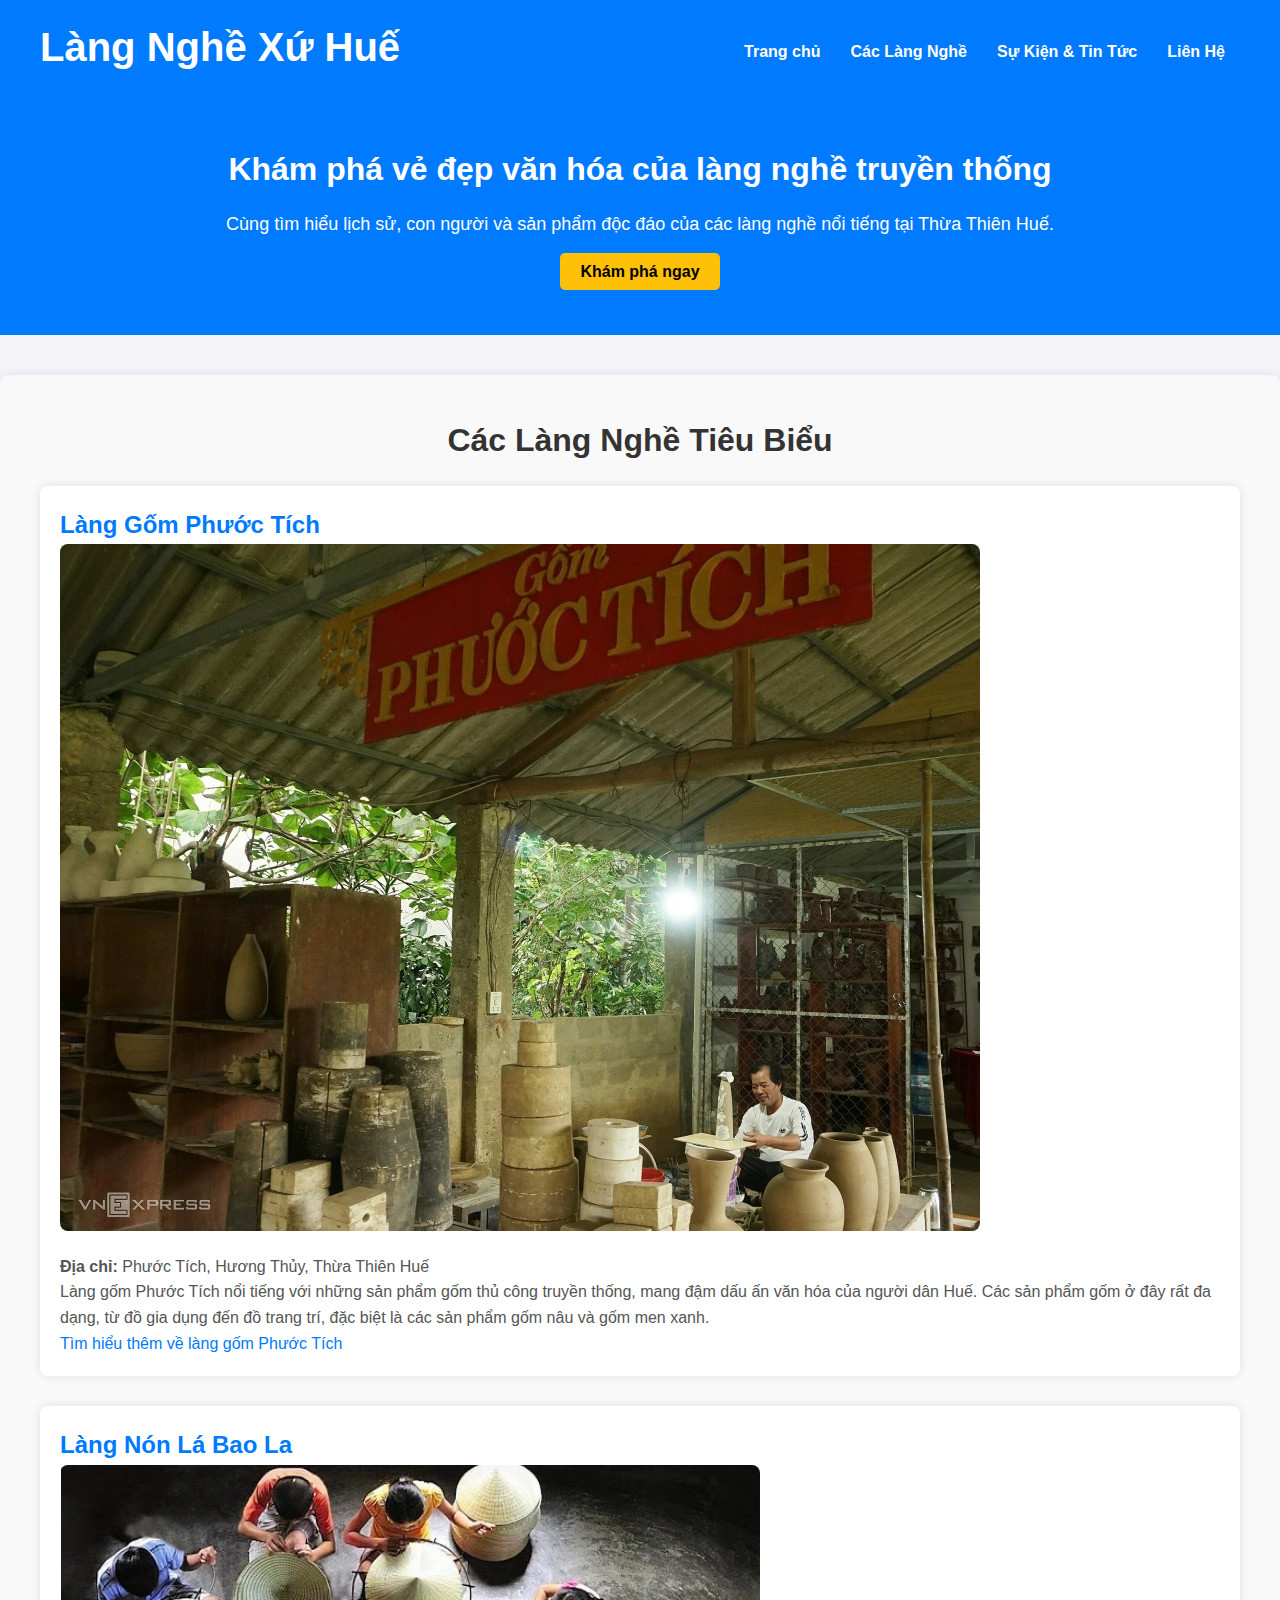
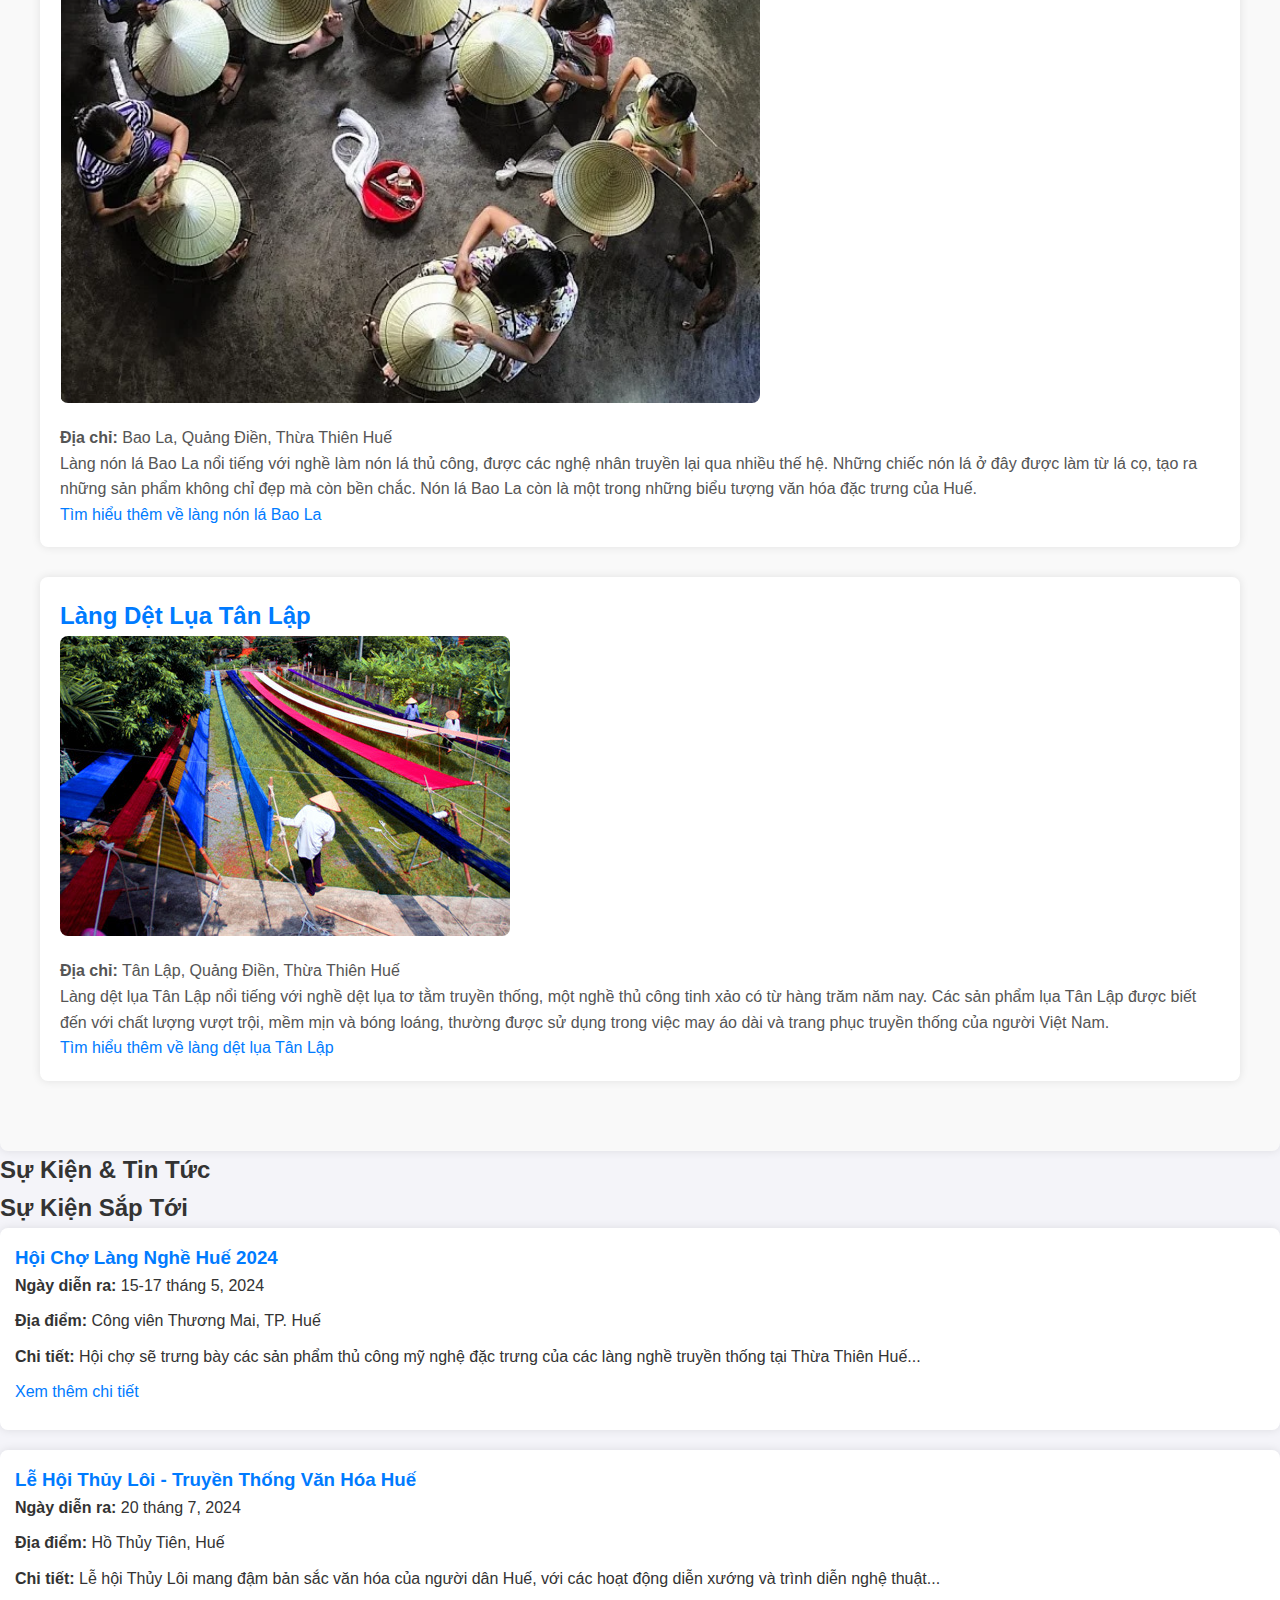
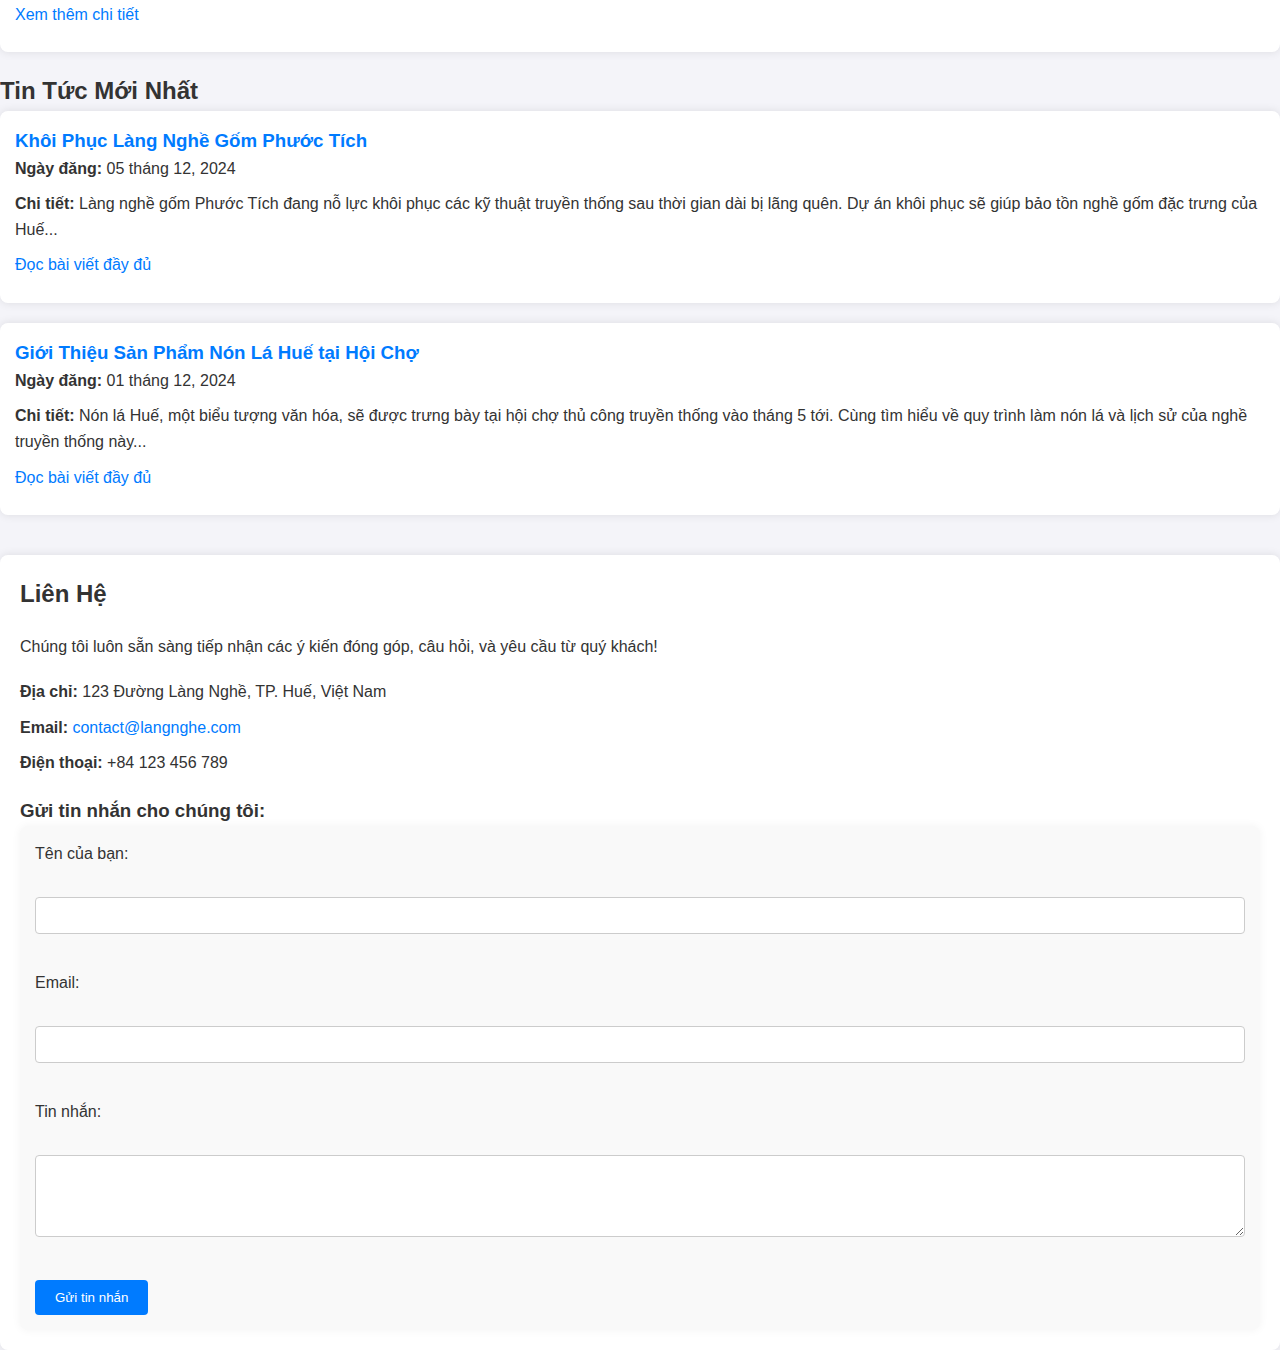
==== index.html @ 73c9ab3e "Update index.html" ====
<!DOCTYPE html>
<html lang="vi">
<head>
    <meta charset="UTF-8">
    <meta name="viewport" content="width=device-width, initial-scale=1.0">
    <title>Làng Nghề Xứ Huế</title>
    <link rel="stylesheet" href="style.css">
</head>
<body>
    <header>
        <div class="container">
            <h1>Làng Nghề Xứ Huế</h1>
            <nav>
                <ul>
                    <li><a href="#home">Trang chủ</a></li>
                    <li><a href="#highlighted-villages">Các Làng Nghề</a></li>
                    <li><a href="#events and news">Sự Kiện & Tin Tức</a></li>
                    <li><a href="#contact">Liên Hệ</a></li>
                </ul>
            </nav>
        </div>
    </header>

    <section id="home" class="hero">
        <h2>Khám phá vẻ đẹp văn hóa của làng nghề truyền thống</h2>
        <p>Cùng tìm hiểu lịch sử, con người và sản phẩm độc đáo của các làng nghề nổi tiếng tại Thừa Thiên Huế.</p>
        <a href="#villages" class="btn">Khám phá ngay</a>
    </section>

    <!-- Mục Làng Nghề Tiêu Biểu -->
<section id="highlighted-villages">
    <h2>Các Làng Nghề Tiêu Biểu </h2>

    <!-- Làng Nghề 1 -->
    <article class="village">
        <h3>Làng Gốm Phước Tích</h3>
        <img src="gom-phuoc-tich.JPG" alt="Làng Gốm Phước Tích" class="village-img">
        <p><strong>Địa chỉ:</strong> Phước Tích, Hương Thủy, Thừa Thiên Huế</p>
        <p>Làng gốm Phước Tích nổi tiếng với những sản phẩm gốm thủ công truyền thống, mang đậm dấu ấn văn hóa của người dân Huế. Các sản phẩm gốm ở đây rất đa dạng, từ đồ gia dụng đến đồ trang trí, đặc biệt là các sản phẩm gốm nâu và gốm men xanh.</p>
        <p><a href="#">Tìm hiểu thêm về làng gốm Phước Tích</a></p>
    </article>

    <!-- Làng Nghề 2 -->
    <article class="village">
        <h3>Làng Nón Lá Bao La</h3>
        <img src="non-la-bao-la.PNG" alt="Làng Nón Lá Bao La" class="village-img">
        <p><strong>Địa chỉ:</strong> Bao La, Quảng Điền, Thừa Thiên Huế</p>
        <p>Làng nón lá Bao La nổi tiếng với nghề làm nón lá thủ công, được các nghệ nhân truyền lại qua nhiều thế hệ. Những chiếc nón lá ở đây được làm từ lá cọ, tạo ra những sản phẩm không chỉ đẹp mà còn bền chắc. Nón lá Bao La còn là một trong những biểu tượng văn hóa đặc trưng của Huế.</p>
        <p><a href="#">Tìm hiểu thêm về làng nón lá Bao La</a></p>
    </article>

    <!-- Làng Nghề 3 -->
    <article class="village">
        <h3>Làng Dệt Lụa Tân Lập</h3>
        <img src="lua-tan-lap.JPG" alt="Làng Dệt Lụa Tân Lập" class="village-img">
        <p><strong>Địa chỉ:</strong> Tân Lập, Quảng Điền, Thừa Thiên Huế</p>
        <p>Làng dệt lụa Tân Lập nổi tiếng với nghề dệt lụa tơ tằm truyền thống, một nghề thủ công tinh xảo có từ hàng trăm năm nay. Các sản phẩm lụa Tân Lập được biết đến với chất lượng vượt trội, mềm mịn và bóng loáng, thường được sử dụng trong việc may áo dài và trang phục truyền thống của người Việt Nam.</p>
        <p><a href="#">Tìm hiểu thêm về làng dệt lụa Tân Lập</a></p>
    </article>
</section>

        
    <!-- Mục Sự Kiện Và Tin Tức -->
        <section id="events and news">
        <h2>Sự Kiện & Tin Tức</h2>
        
        <!-- Mục Sự Kiện -->
        <section id="events">
            <h2>Sự Kiện Sắp Tới</h2>
            <article class="event">
                <h3>Hội Chợ Làng Nghề Huế 2024</h3>
                <p><strong>Ngày diễn ra:</strong> 15-17 tháng 5, 2024</p>
                <p><strong>Địa điểm:</strong> Công viên Thương Mai, TP. Huế</p>
                <p><strong>Chi tiết:</strong> Hội chợ sẽ trưng bày các sản phẩm thủ công mỹ nghệ đặc trưng của các làng nghề truyền thống tại Thừa Thiên Huế...</p>
                <p><a href="#">Xem thêm chi tiết</a></p>
            </article>

            <article class="event">
                <h3>Lễ Hội Thủy Lôi - Truyền Thống Văn Hóa Huế</h3>
                <p><strong>Ngày diễn ra:</strong> 20 tháng 7, 2024</p>
                <p><strong>Địa điểm:</strong> Hồ Thủy Tiên, Huế</p>
                <p><strong>Chi tiết:</strong> Lễ hội Thủy Lôi mang đậm bản sắc văn hóa của người dân Huế, với các hoạt động diễn xướng và trình diễn nghệ thuật...</p>
                <p><a href="#">Xem thêm chi tiết</a></p>
            </article>
        </section>

        <!-- Mục Tin Tức -->
        <section id="news">
            <h2>Tin Tức Mới Nhất</h2>
            <article class="news-item">
                <h3>Khôi Phục Làng Nghề Gốm Phước Tích</h3>
                <p><strong>Ngày đăng:</strong> 05 tháng 12, 2024</p>
                <p><strong>Chi tiết:</strong> Làng nghề gốm Phước Tích đang nỗ lực khôi phục các kỹ thuật truyền thống sau thời gian dài bị lãng quên. Dự án khôi phục sẽ giúp bảo tồn nghề gốm đặc trưng của Huế...</p>
                <p><a href="#">Đọc bài viết đầy đủ</a></p>
            </article>

            <article class="news-item">
                <h3>Giới Thiệu Sản Phẩm Nón Lá Huế tại Hội Chợ</h3>
                <p><strong>Ngày đăng:</strong> 01 tháng 12, 2024</p>
                <p><strong>Chi tiết:</strong> Nón lá Huế, một biểu tượng văn hóa, sẽ được trưng bày tại hội chợ thủ công truyền thống vào tháng 5 tới. Cùng tìm hiểu về quy trình làm nón lá và lịch sử của nghề truyền thống này...</p>
                <p><a href="#">Đọc bài viết đầy đủ</a></p>
            </article>
        </section>
    </main>

    <!-- Mục Liên Hệ -->
<section id="contact">
    <h2>Liên Hệ</h2>
    <p>Chúng tôi luôn sẵn sàng tiếp nhận các ý kiến đóng góp, câu hỏi, và yêu cầu từ quý khách!</p>
    
    <!-- Thông tin liên hệ -->
    <ul>
        <li><strong>Địa chỉ:</strong> 123 Đường Làng Nghề, TP. Huế, Việt Nam</li>
        <li><strong>Email:</strong> <a href="mailto:contact@langnghe.com">contact@langnghe.com</a></li>
        <li><strong>Điện thoại:</strong> +84 123 456 789</li>
    </ul>
    
    <!-- Form liên hệ (có thể thay thế với email gửi trực tiếp nếu bạn không muốn sử dụng server) -->
    <h3>Gửi tin nhắn cho chúng tôi:</h3>
    <form action="mailto:contact@langnghe.com" method="post" enctype="text/plain">
        <label for="name">Tên của bạn:</label><br>
        <input type="text" id="name" name="name" required><br><br>
        
        <label for="email">Email:</label><br>
        <input type="email" id="email" name="email" required><br><br>
        
        <label for="message">Tin nhắn:</label><br>
        <textarea id="message" name="message" rows="4" required></textarea><br><br>
        
        <input type="submit" value="Gửi tin nhắn">
    </form>
</section>
---- style.css ----
/* Reset mặc định */
body, h1, h2, h3, p, ul, li {
    margin: 0;
    padding: 0;
    list-style: none;
}

body {
    font-family: Arial, sans-serif;
    line-height: 1.6;
    background-color: #f8f9fa;
    color: #333;
}

/* Header */
header {
    background: #0056b3;
    color: #fff;
    padding: 20px 0;
}

header .container {
    display: flex;
    justify-content: space-between;
    align-items: center;
    max-width: 1200px;
    margin: 0 auto;
}

header h1 {
    font-size: 24px;
}

header nav ul {
    display: flex;
}

header nav ul li {
    margin: 0 15px;
}

header nav ul li a {
    color: #fff;
    text-decoration: none;
    font-weight: bold;
}

/* Hero section */
.hero {
    text-align: center;
    padding: 50px 20px;
    background: #007bff;
    color: #fff;
}

.hero h2 {
    font-size: 32px;
    margin-bottom: 15px;
}

.hero p {
    font-size: 18px;
    margin-bottom: 20px;
}

.hero .btn {
    padding: 10px 20px;
    background: #ffc107;
    color: #000;
    text-decoration: none;
    font-weight: bold;
    border-radius: 5px;
}

/* Mục Làng Nghề Tiêu Biểu */
#highlighted-villages {
    background-color: #f9f9f9;
    padding: 40px;
    margin-top: 40px;
    border-radius: 8px;
    box-shadow: 0 0 10px rgba(0, 0, 0, 0.1);
}

#highlighted-villages h2 {
    text-align: center;
    font-size: 2em;
    color: #333;
    margin-bottom: 20px;
}

.village {
    background-color: #fff;
    padding: 20px;
    margin-bottom: 30px;
    border-radius: 8px;
    box-shadow: 0 0 10px rgba(0, 0, 0, 0.1);
}

.village h3 {
    font-size: 1.5em;
    color: #007bff;
}

.village p {
    font-size: 16px;
    line-height: 1.6;
    color: #555;
}

.village a {
    color: #007bff;
    text-decoration: none;
}

.village a:hover {
    text-decoration: underline;
}

.village-img {
    max-width: 100%;
    height: auto;
    margin-bottom: 15px;
    border-radius: 8px;
}


/* Footer */
footer {
    background: #333;
    color: #fff;
    text-align: center;
    padding: 10px 0;
}
/* Reset các kiểu mặc định */
* {
    margin: 0;
    padding: 0;
    box-sizing: border-box;
}

/* Cấu trúc trang */
body {
    font-family: Arial, sans-serif;
    line-height: 1.6;
    margin: 0;
    padding: 0;
    background-color: #f4f4f9;
}

header {
    background-color: #007bff;
    color: white;
    padding: 15px 0;
    text-align: center;
}

header h1 {
    font-size: 2.5em;
}

nav ul {
    list-style: none;
    margin-top: 10px;
}

nav ul li {
    display: inline;
    margin-right: 20px;
}

nav ul li a {
    color: white;
    text-decoration: none;
    font-weight: bold;
}

nav ul li a:hover {
    text-decoration: underline;
}

/* Mục Sự Kiện và Tin Tức */


.event, .news-item {
    background-color: white;
    padding: 15px;
    margin-bottom: 20px;
    border-radius: 8px;
    box-shadow: 0 0 10px rgba(0, 0, 0, 0.1);
}

.event h3, .news-item h3 {
    color: #007bff;
}

.event p, .news-item p {
    font-size: 16px;
    margin-bottom: 10px;
}

.event a, .news-item a {
    color: #007bff;
    text-decoration: none;
}

.event a:hover, .news-item a:hover {
    text-decoration: underline;
}

footer {
    background-color: #007bff;
    color: white;
    text-align: center;
    padding: 10px 0;
    position: fixed;
    width: 100%;
    bottom: 0;
}
/* Mục Liên Hệ */
#contact {
    background-color: #fff;
    padding: 20px;
    margin-top: 40px;
    border-radius: 8px;
    box-shadow: 0 0 10px rgba(0, 0, 0, 0.1);
}

#contact h2 {
    color: #333;
    margin-bottom: 20px;
}

#contact p {
    font-size: 16px;
    margin-bottom: 20px;
}

#contact ul {
    list-style: none;
    margin-bottom: 20px;
}

#contact ul li {
    font-size: 16px;
    margin-bottom: 10px;
}

#contact a {
    color: #007bff;
    text-decoration: none;
}

#contact a:hover {
    text-decoration: underline;
}

form {
    background-color: #f9f9f9;
    padding: 15px;
    border-radius: 8px;
    box-shadow: 0 0 10px rgba(0, 0, 0, 0.05);
}

form label {
    font-size: 16px;
    margin-bottom: 5px;
    display: block;
}

form input[type="text"],
form input[type="email"],
form textarea {
    width: 100%;
    padding: 10px;
    margin-bottom: 10px;
    border: 1px solid #ccc;
    border-radius: 4px;
}

form input[type="submit"] {
    background-color: #007bff;
    color: white;
    padding: 10px 20px;
    border: none;
    border-radius: 4px;
    cursor: pointer;
}

form input[type="submit"]:hover {
    background-color: #0056b3;
}
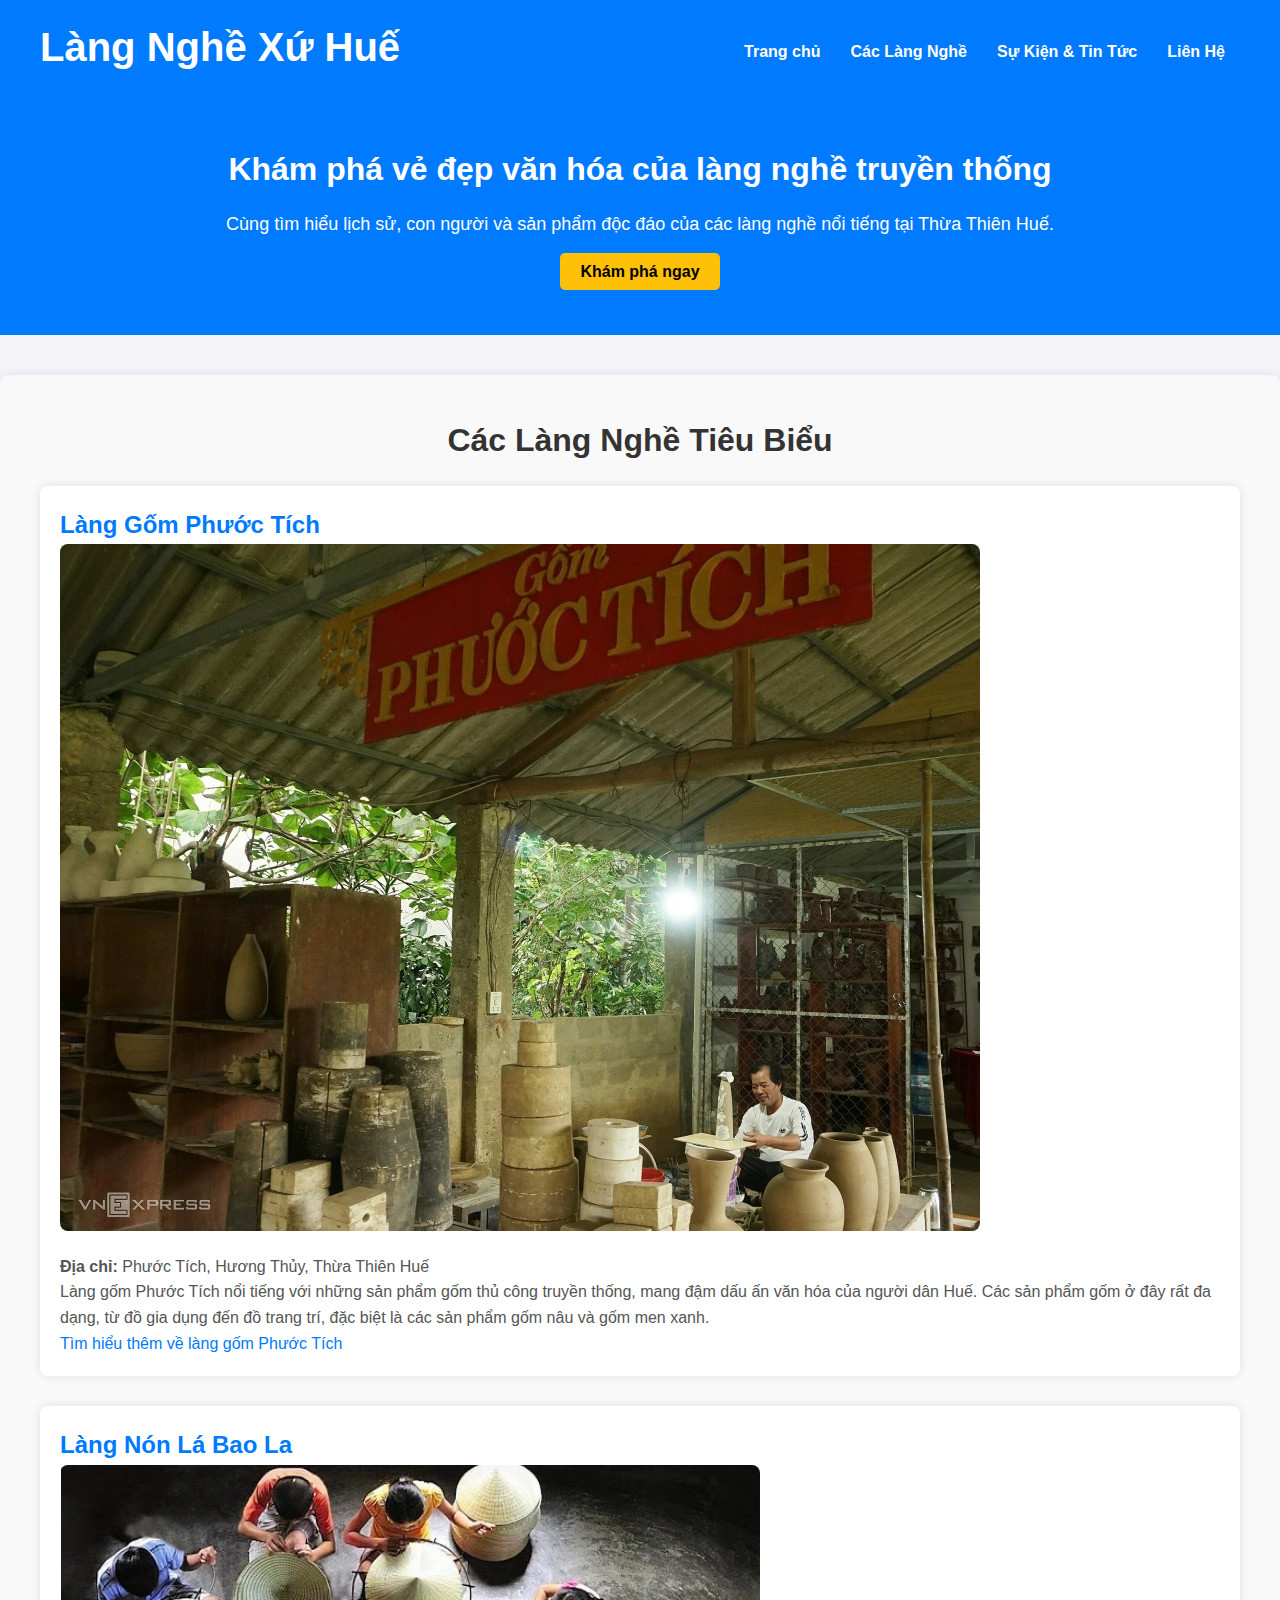
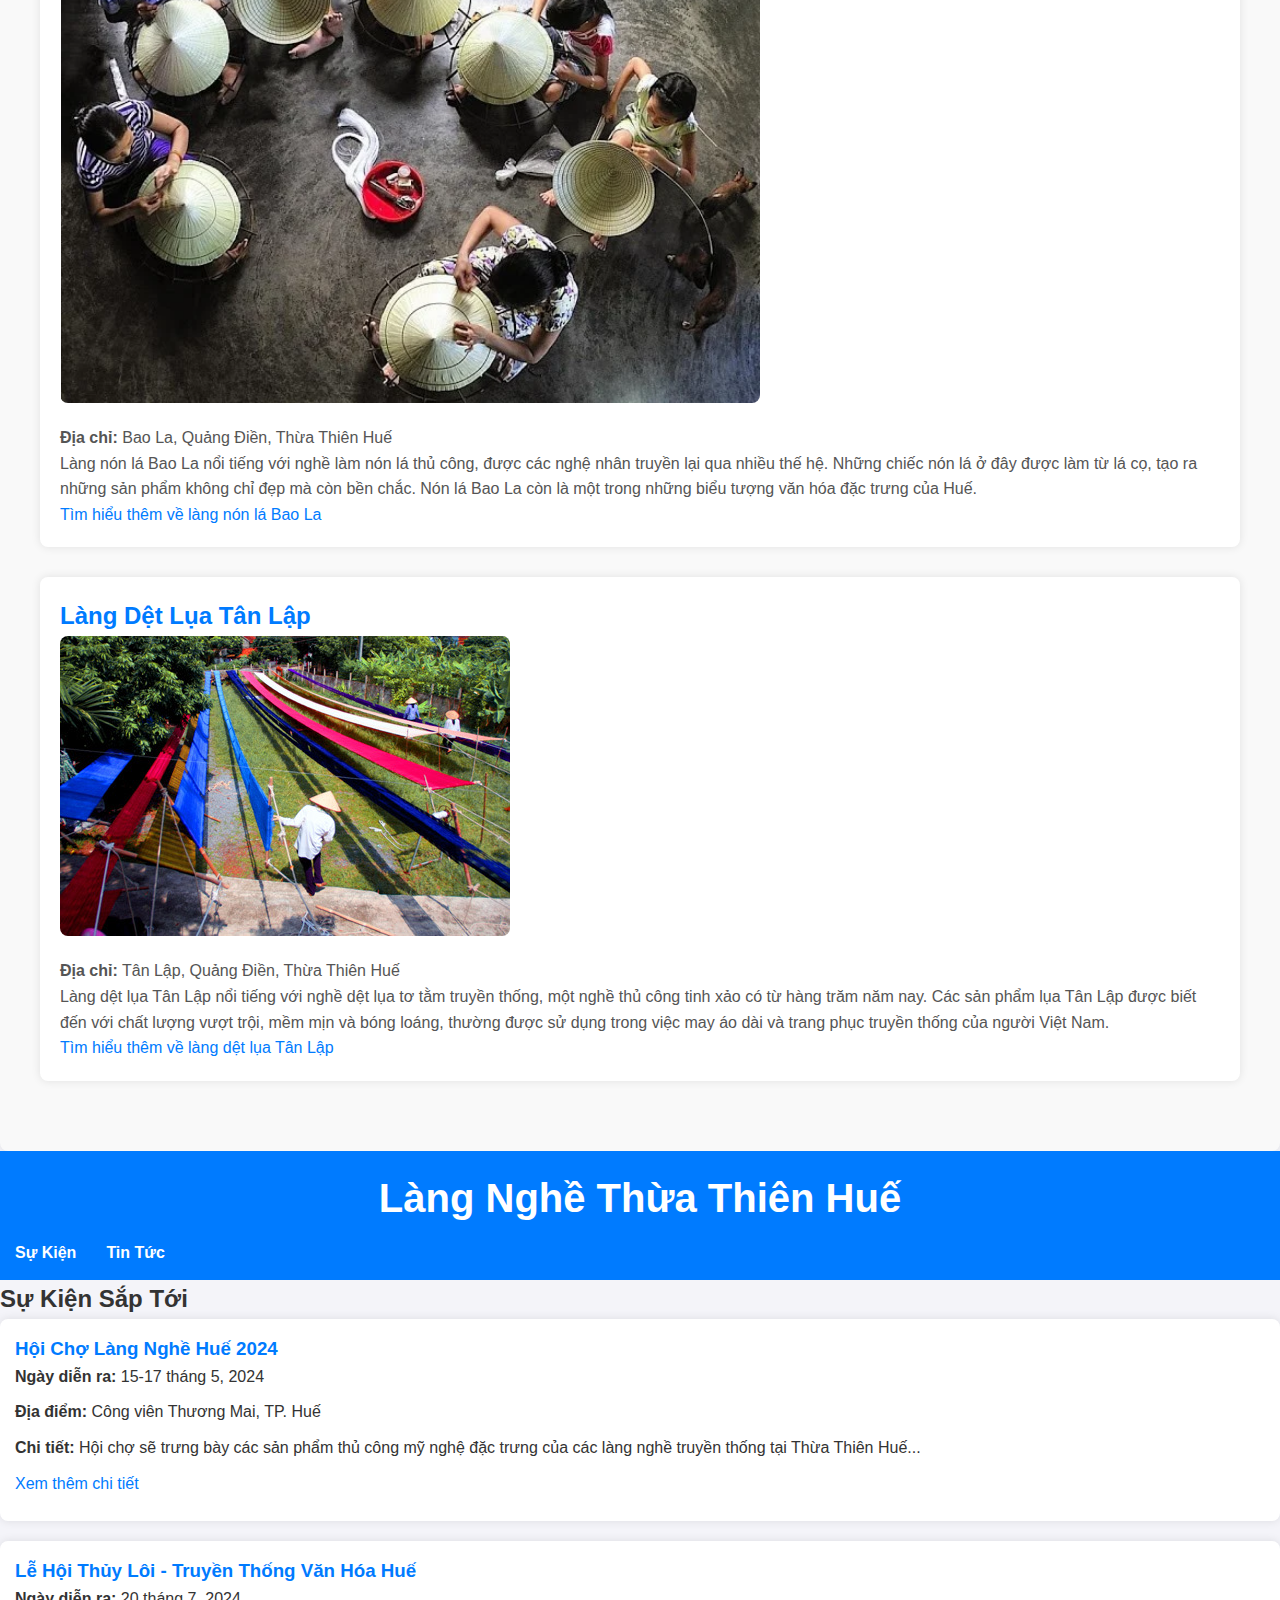
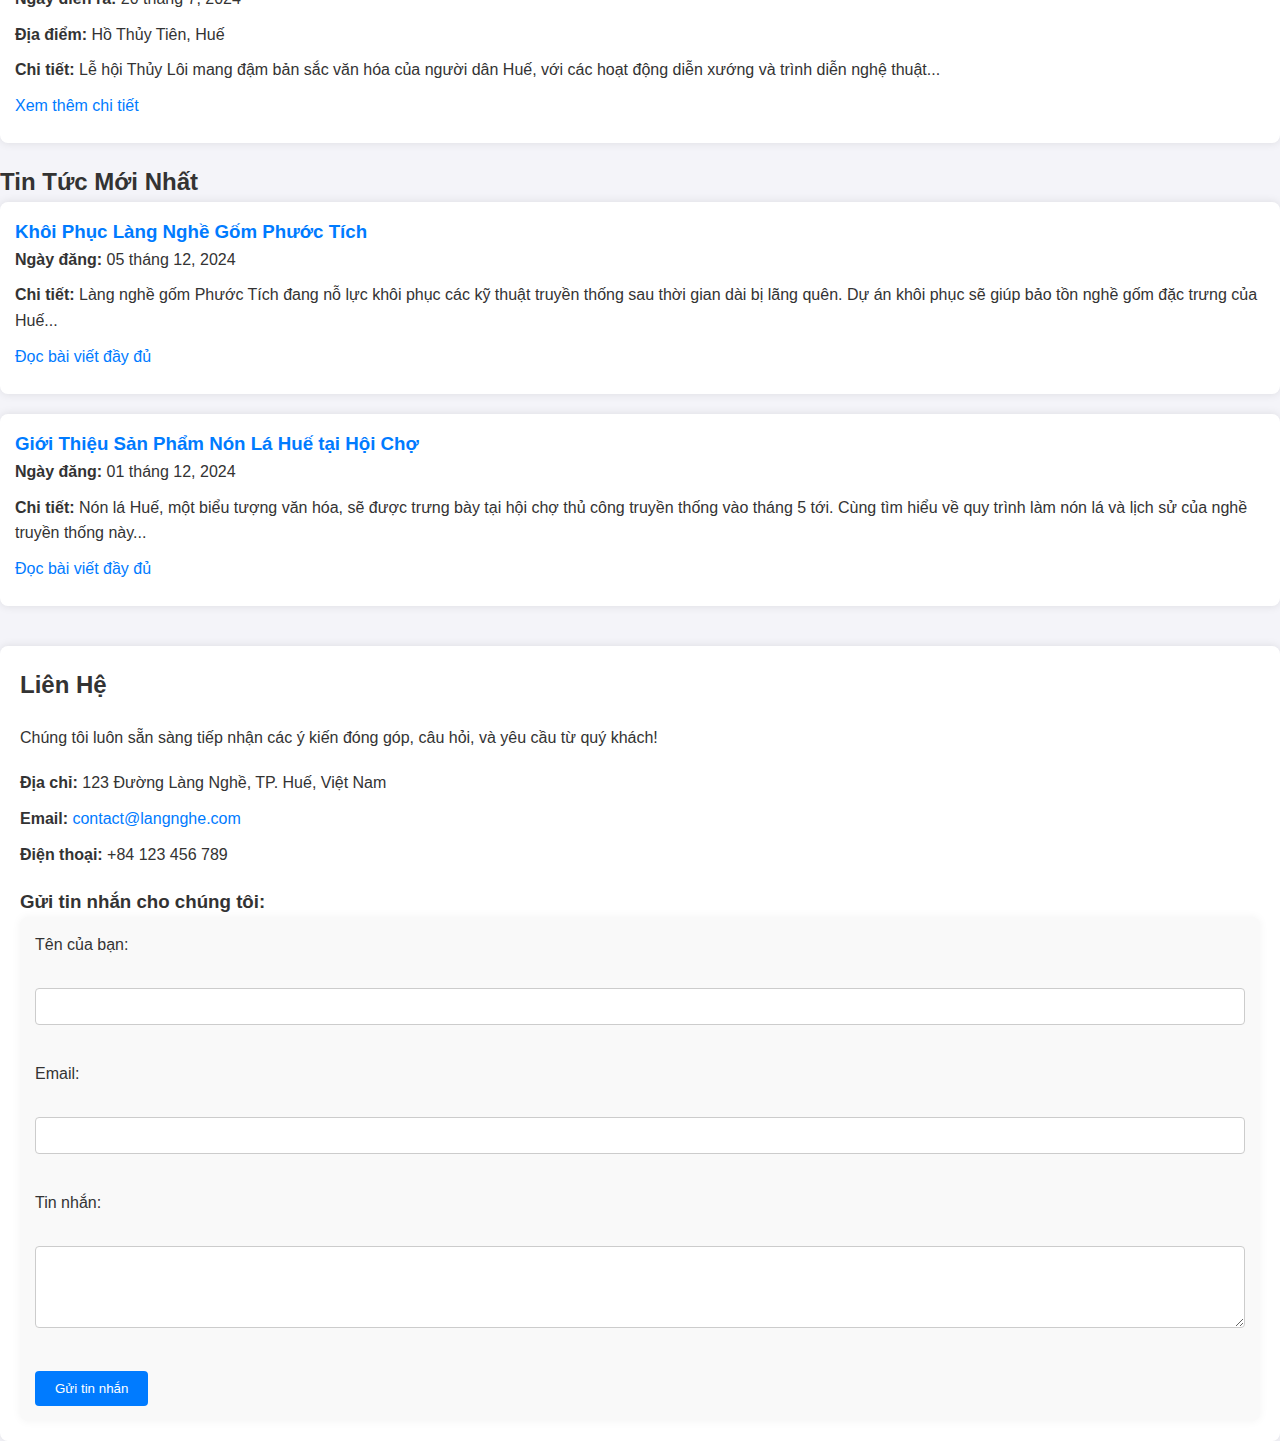
==== commit 59b0da98: "Update index.html" ====
--- a/index.html
+++ b/index.html
@@ -62,9 +62,26 @@
 
         
     <!-- Mục Sự Kiện Và Tin Tức -->
-        <section id="events and news">
-        <h2>Sự Kiện & Tin Tức</h2>
-        
+       <!DOCTYPE html>
+<html lang="vi">
+<head>
+    <meta charset="UTF-8">
+    <meta name="viewport" content="width=device-width, initial-scale=1.0">
+    <title>Làng Nghề Thừa Thiên Huế</title>
+    <link rel="stylesheet" href="style.css">
+</head>
+<body>
+    <header>
+        <h1>Làng Nghề Thừa Thiên Huế</h1>
+        <nav>
+            <ul>
+                <li><a href="#events">Sự Kiện</a></li>
+                <li><a href="#news">Tin Tức</a></li>
+            </ul>
+        </nav>
+    </header>
+
+    <main>
         <!-- Mục Sự Kiện -->
         <section id="events">
             <h2>Sự Kiện Sắp Tới</h2>
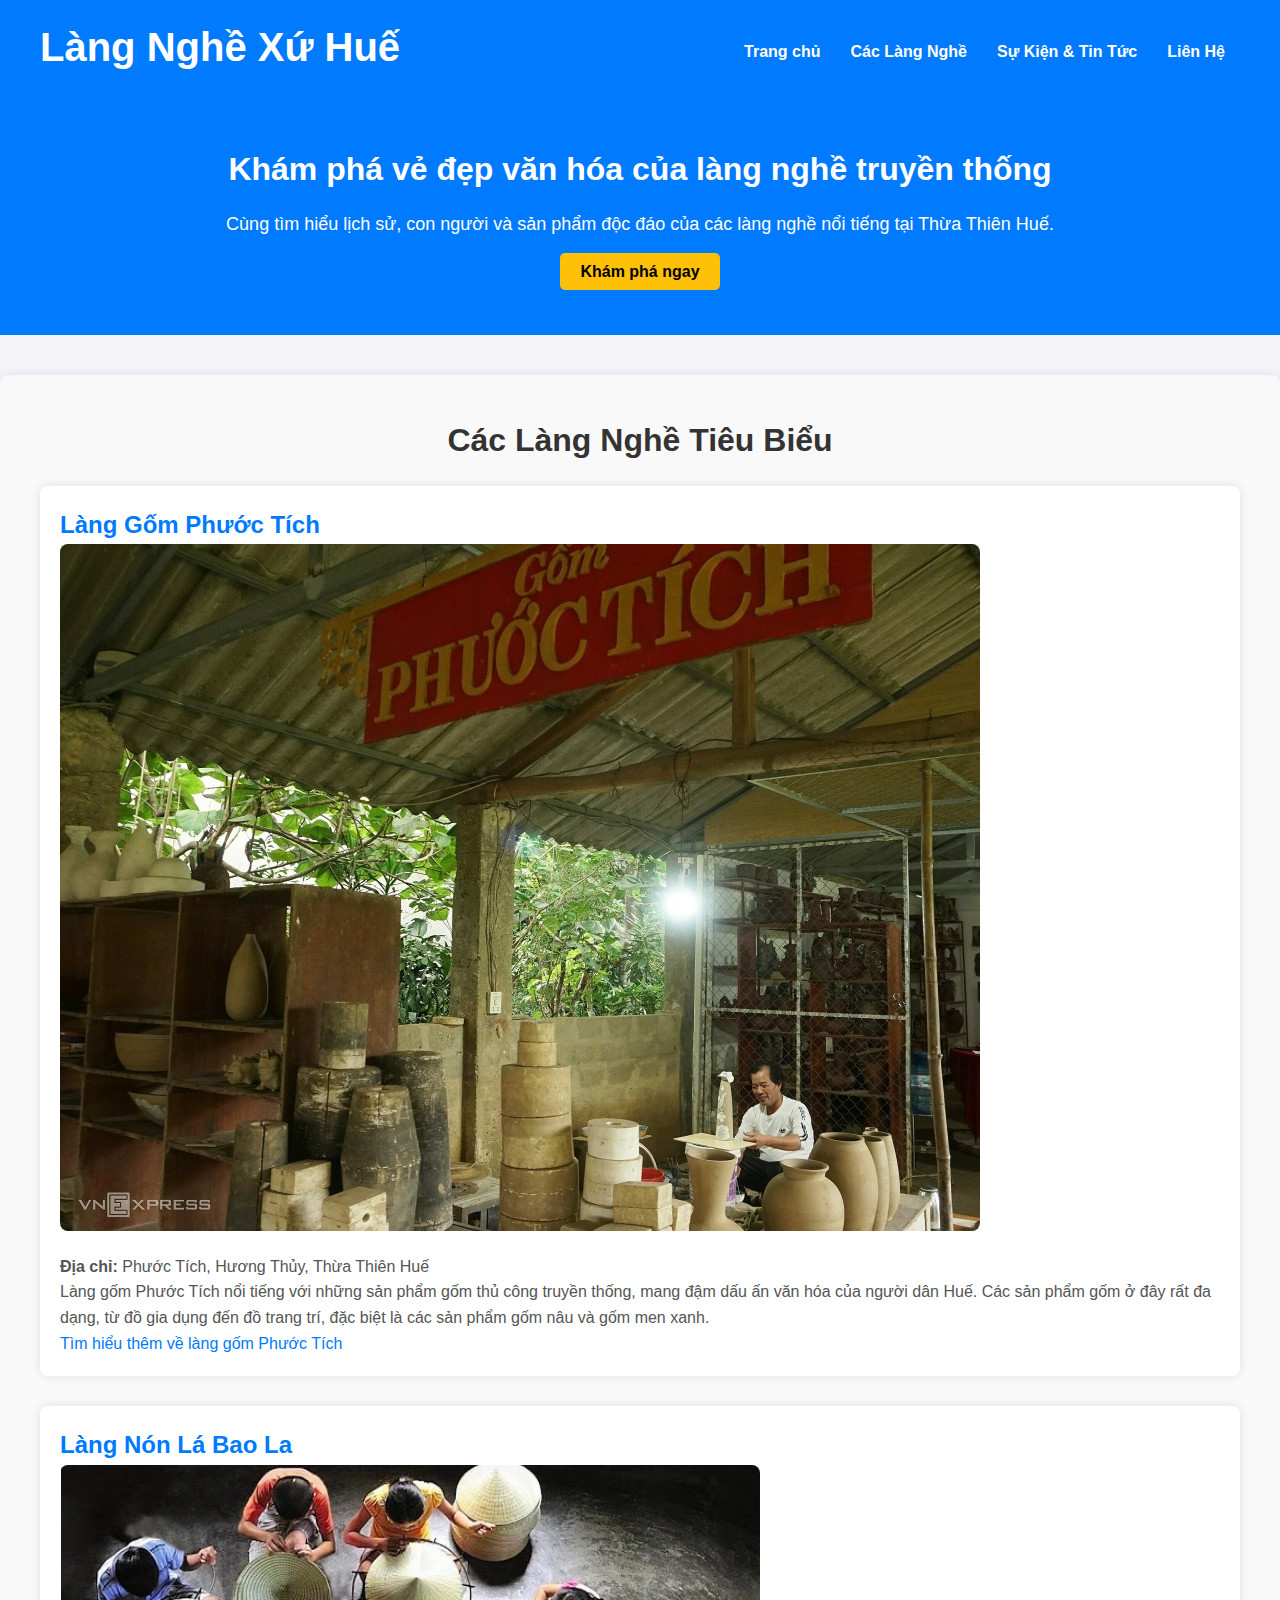
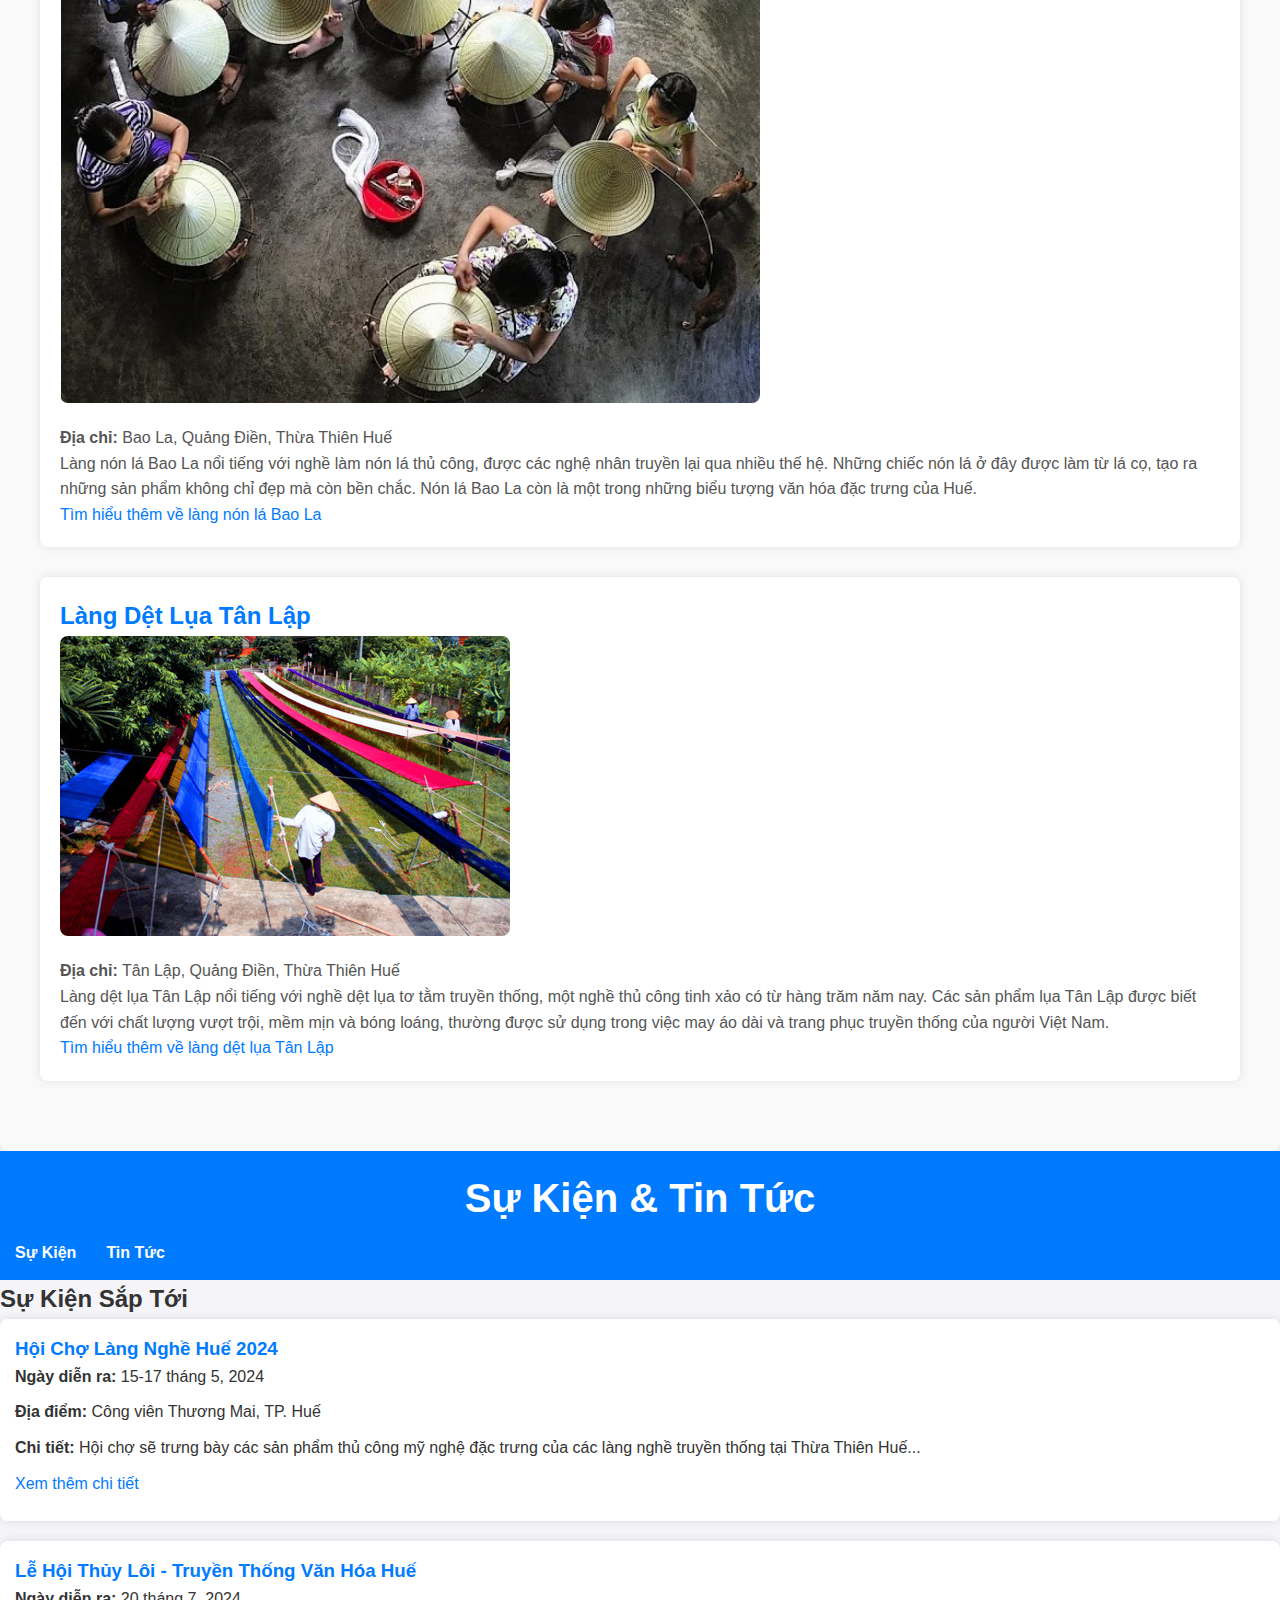
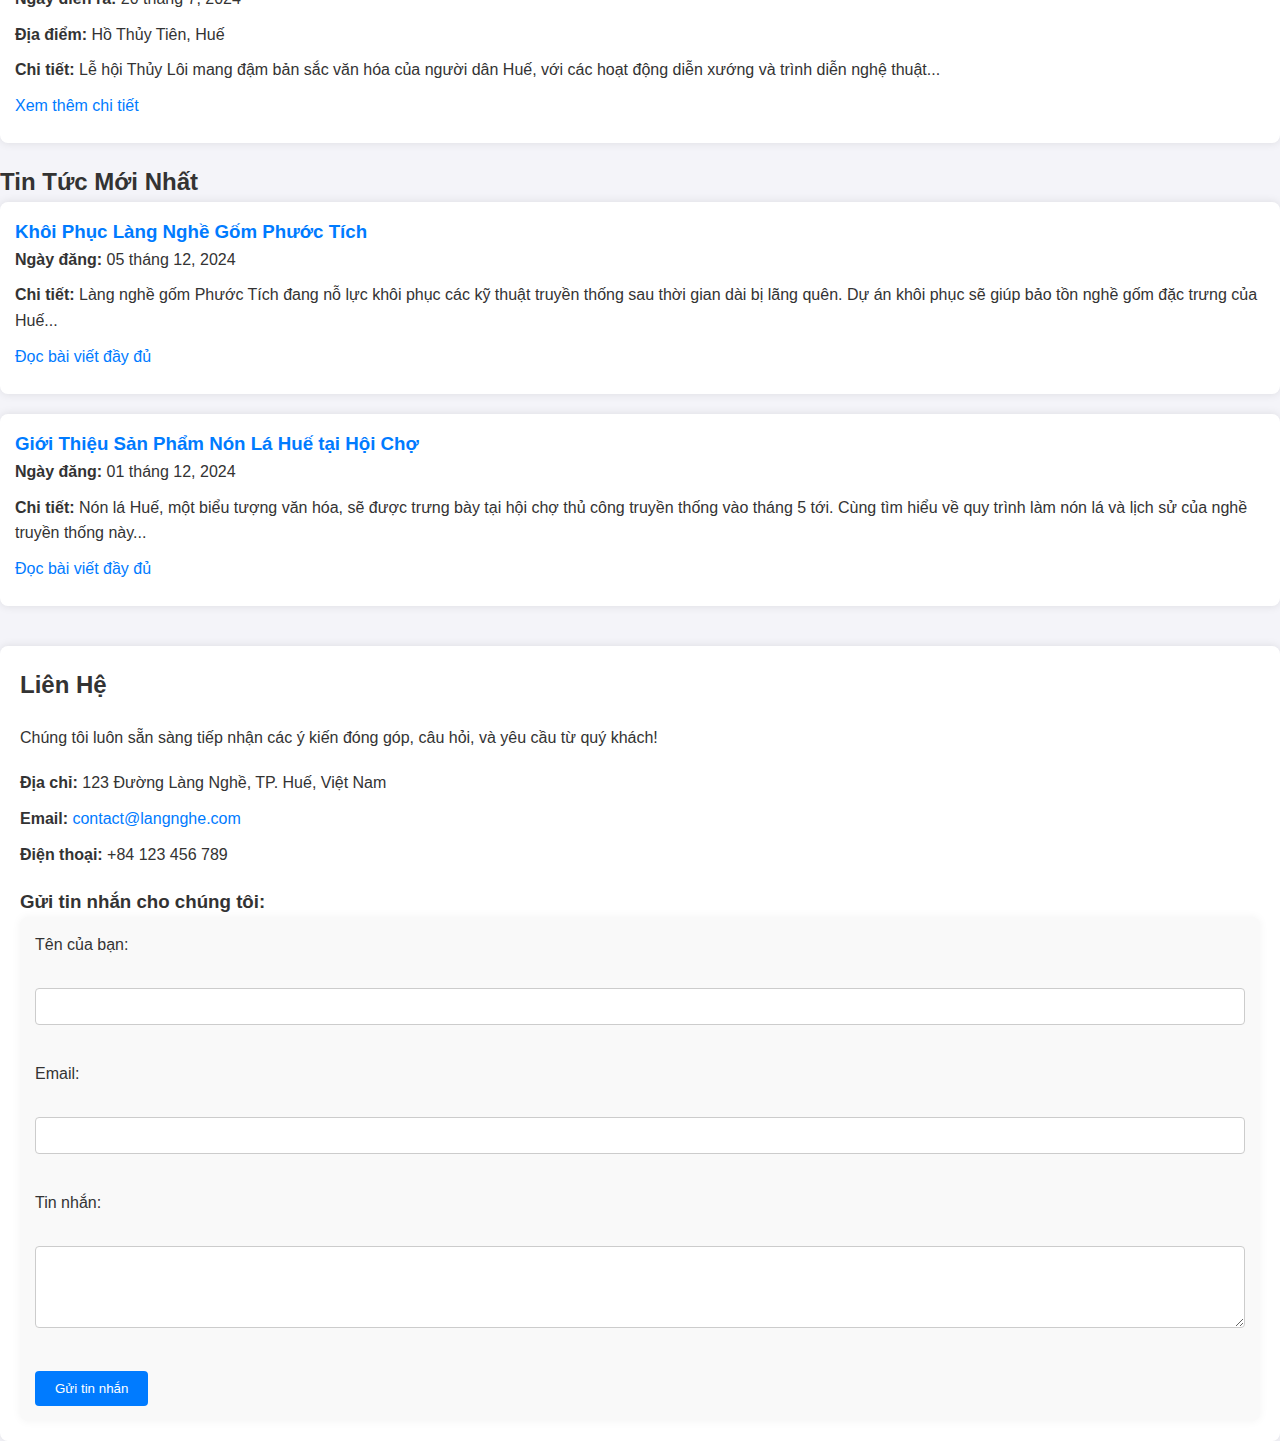
==== commit 02ddfdf9: "Update index.html" ====
--- a/index.html
+++ b/index.html
@@ -67,12 +67,12 @@
 <head>
     <meta charset="UTF-8">
     <meta name="viewport" content="width=device-width, initial-scale=1.0">
-    <title>Làng Nghề Thừa Thiên Huế</title>
+    <title>Sự Kiện & Tin Tức</title>
     <link rel="stylesheet" href="style.css">
 </head>
 <body>
     <header>
-        <h1>Làng Nghề Thừa Thiên Huế</h1>
+        <h1>Sự Kiện & Tin Tức</h1>
         <nav>
             <ul>
                 <li><a href="#events">Sự Kiện</a></li>
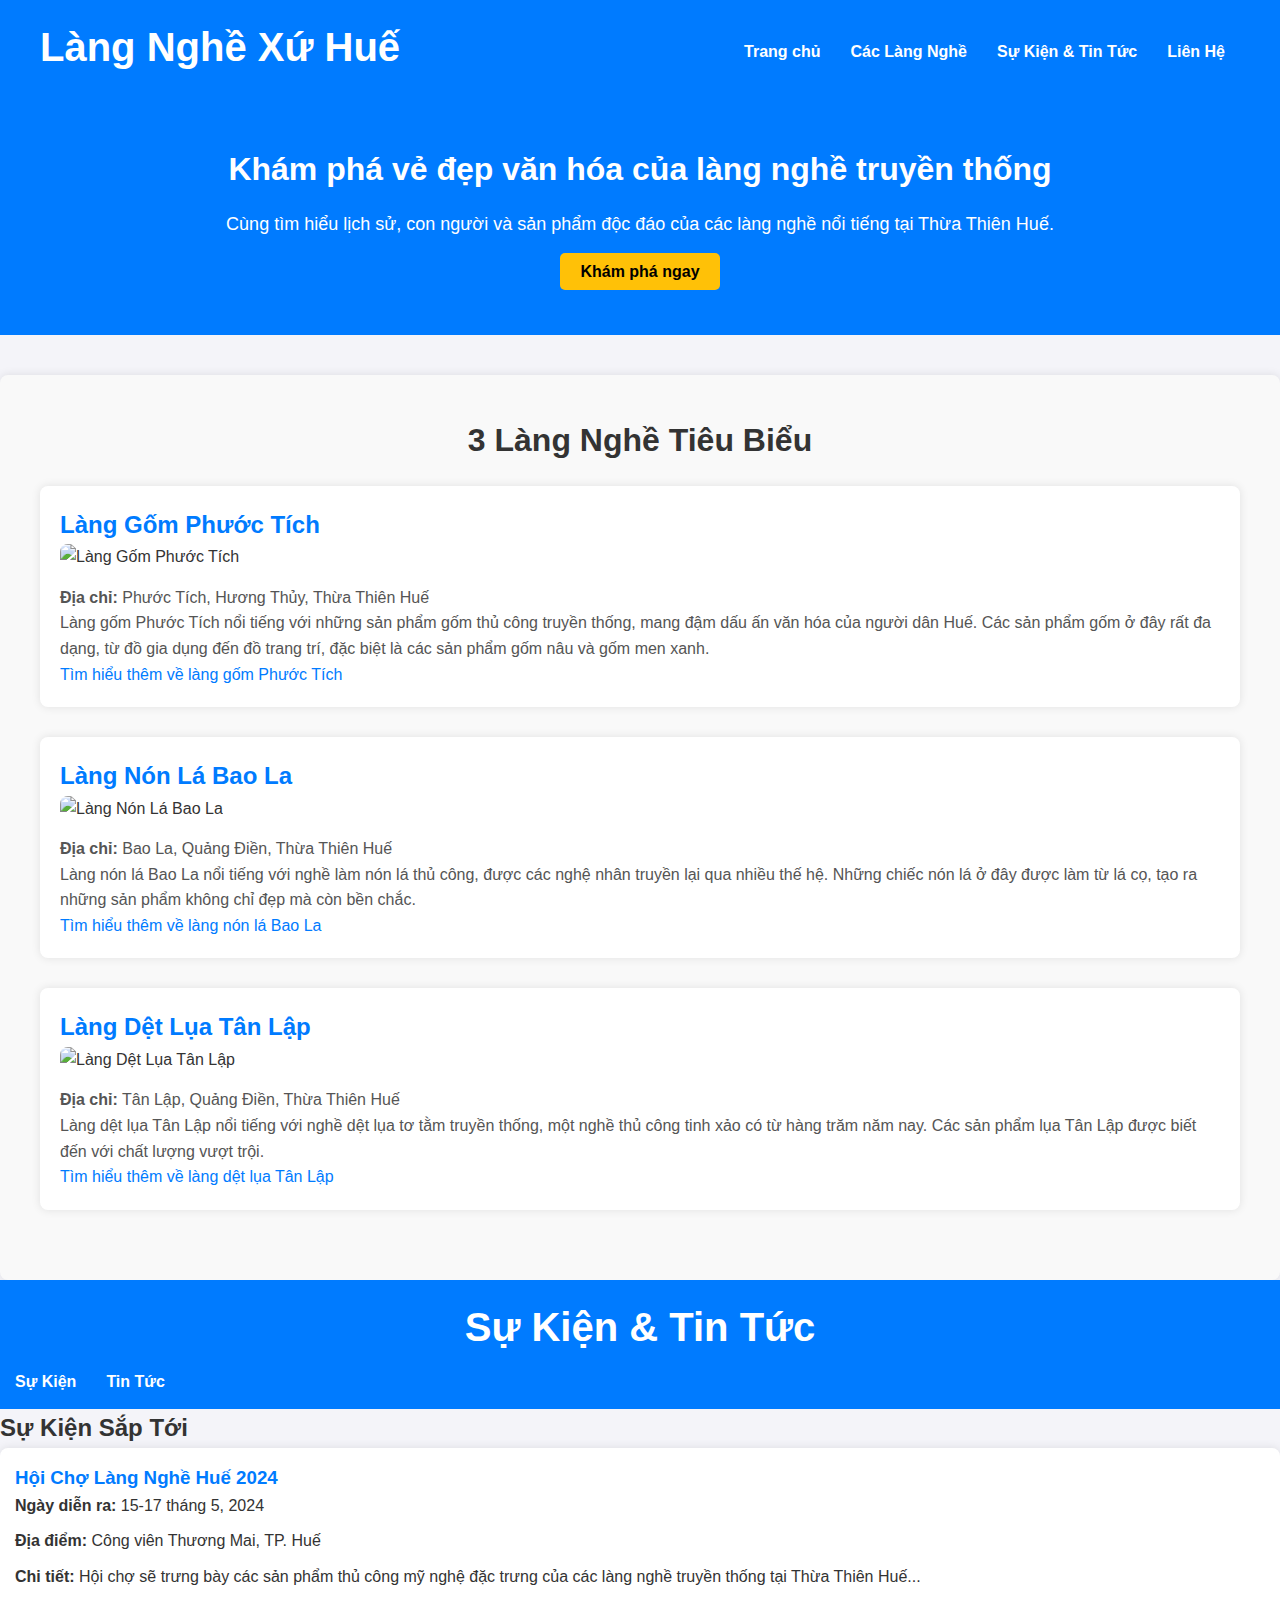
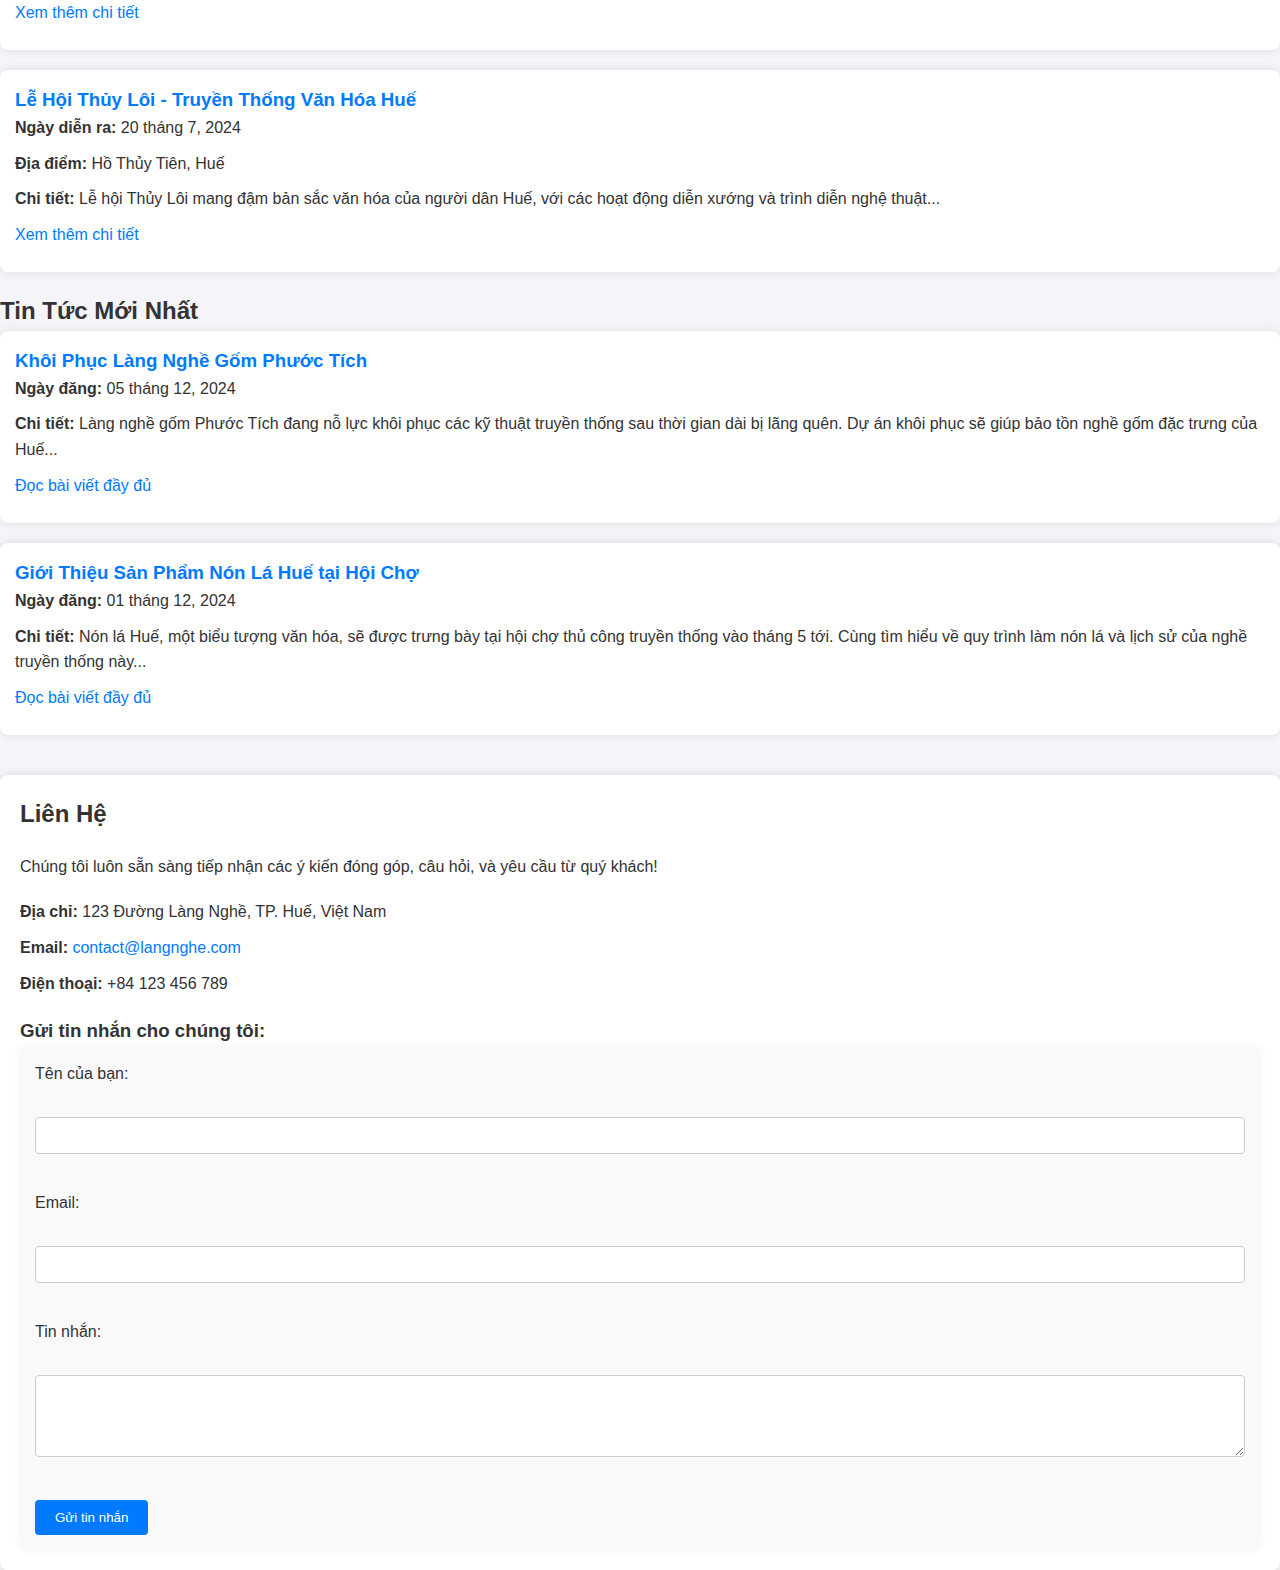
==== commit e0a00e58: "Update index.html" ====
--- a/index.html
+++ b/index.html
@@ -28,37 +28,42 @@
         <a href="#villages" class="btn">Khám phá ngay</a>
     </section>
 
-    <!-- Mục Làng Nghề Tiêu Biểu -->
+  
+  <!-- Mục Làng Nghề Tiêu Biểu -->
 <section id="highlighted-villages">
-    <h2>Các Làng Nghề Tiêu Biểu </h2>
+    <h2>3 Làng Nghề Tiêu Biểu</h2>
 
     <!-- Làng Nghề 1 -->
     <article class="village">
         <h3>Làng Gốm Phước Tích</h3>
-        <img src="gom-phuoc-tich.JPG" alt="Làng Gốm Phước Tích" class="village-img">
+        <img src="images/gom-phuoc-tich.jpg" alt="Làng Gốm Phước Tích" class="village-img">
         <p><strong>Địa chỉ:</strong> Phước Tích, Hương Thủy, Thừa Thiên Huế</p>
         <p>Làng gốm Phước Tích nổi tiếng với những sản phẩm gốm thủ công truyền thống, mang đậm dấu ấn văn hóa của người dân Huế. Các sản phẩm gốm ở đây rất đa dạng, từ đồ gia dụng đến đồ trang trí, đặc biệt là các sản phẩm gốm nâu và gốm men xanh.</p>
-        <p><a href="#">Tìm hiểu thêm về làng gốm Phước Tích</a></p>
+        <!-- Liên kết đến trang chi tiết -->
+        <p><a href="gom-phuoc-tich.html">Tìm hiểu thêm về làng gốm Phước Tích</a></p>
     </article>
 
     <!-- Làng Nghề 2 -->
     <article class="village">
         <h3>Làng Nón Lá Bao La</h3>
-        <img src="non-la-bao-la.PNG" alt="Làng Nón Lá Bao La" class="village-img">
+        <img src="images/non-la-bao-la.jpg" alt="Làng Nón Lá Bao La" class="village-img">
         <p><strong>Địa chỉ:</strong> Bao La, Quảng Điền, Thừa Thiên Huế</p>
-        <p>Làng nón lá Bao La nổi tiếng với nghề làm nón lá thủ công, được các nghệ nhân truyền lại qua nhiều thế hệ. Những chiếc nón lá ở đây được làm từ lá cọ, tạo ra những sản phẩm không chỉ đẹp mà còn bền chắc. Nón lá Bao La còn là một trong những biểu tượng văn hóa đặc trưng của Huế.</p>
-        <p><a href="#">Tìm hiểu thêm về làng nón lá Bao La</a></p>
+        <p>Làng nón lá Bao La nổi tiếng với nghề làm nón lá thủ công, được các nghệ nhân truyền lại qua nhiều thế hệ. Những chiếc nón lá ở đây được làm từ lá cọ, tạo ra những sản phẩm không chỉ đẹp mà còn bền chắc.</p>
+        <!-- Liên kết đến trang chi tiết -->
+        <p><a href="non-la-bao-la.html">Tìm hiểu thêm về làng nón lá Bao La</a></p>
     </article>
 
     <!-- Làng Nghề 3 -->
     <article class="village">
         <h3>Làng Dệt Lụa Tân Lập</h3>
-        <img src="lua-tan-lap.JPG" alt="Làng Dệt Lụa Tân Lập" class="village-img">
+        <img src="images/lua-tan-lap.jpg" alt="Làng Dệt Lụa Tân Lập" class="village-img">
         <p><strong>Địa chỉ:</strong> Tân Lập, Quảng Điền, Thừa Thiên Huế</p>
-        <p>Làng dệt lụa Tân Lập nổi tiếng với nghề dệt lụa tơ tằm truyền thống, một nghề thủ công tinh xảo có từ hàng trăm năm nay. Các sản phẩm lụa Tân Lập được biết đến với chất lượng vượt trội, mềm mịn và bóng loáng, thường được sử dụng trong việc may áo dài và trang phục truyền thống của người Việt Nam.</p>
-        <p><a href="#">Tìm hiểu thêm về làng dệt lụa Tân Lập</a></p>
+        <p>Làng dệt lụa Tân Lập nổi tiếng với nghề dệt lụa tơ tằm truyền thống, một nghề thủ công tinh xảo có từ hàng trăm năm nay. Các sản phẩm lụa Tân Lập được biết đến với chất lượng vượt trội.</p>
+        <!-- Liên kết đến trang chi tiết -->
+        <p><a href="lua-tan-lap.html">Tìm hiểu thêm về làng dệt lụa Tân Lập</a></p>
     </article>
 </section>
+
 
         
     <!-- Mục Sự Kiện Và Tin Tức -->
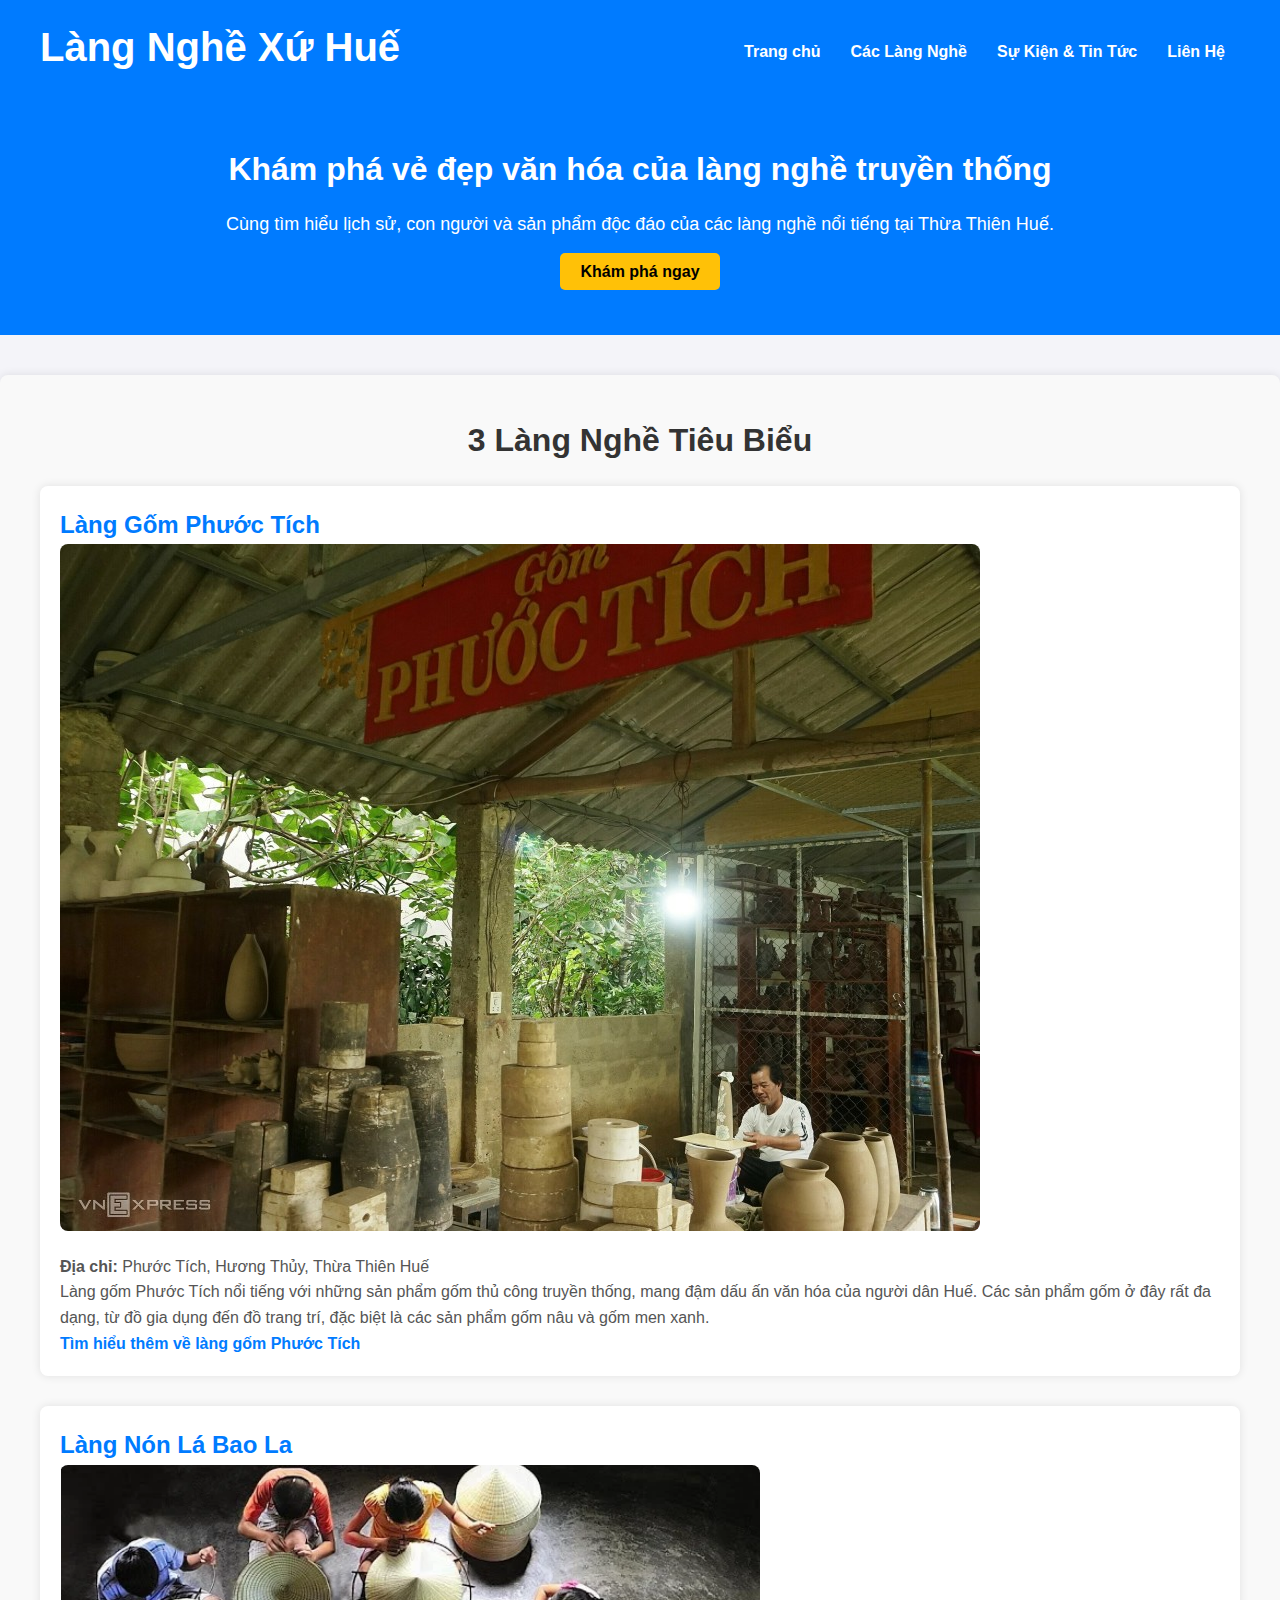
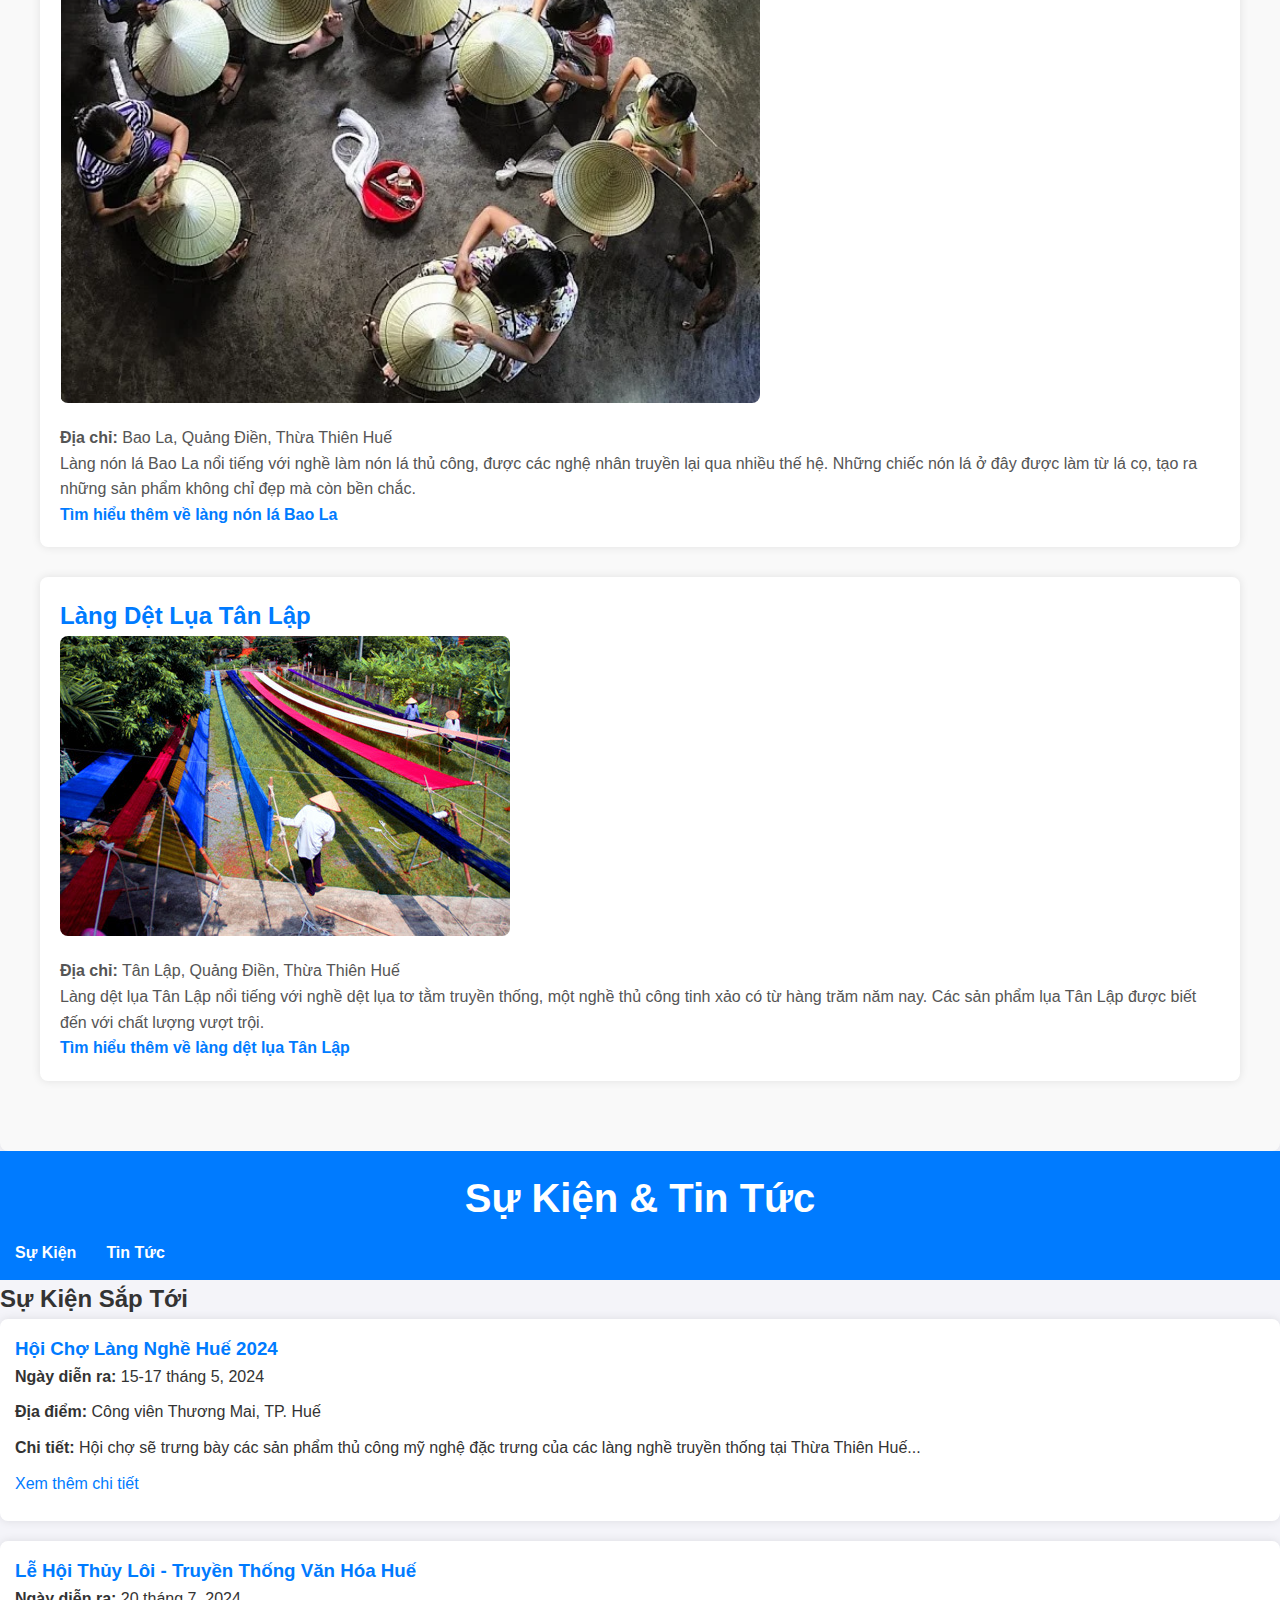
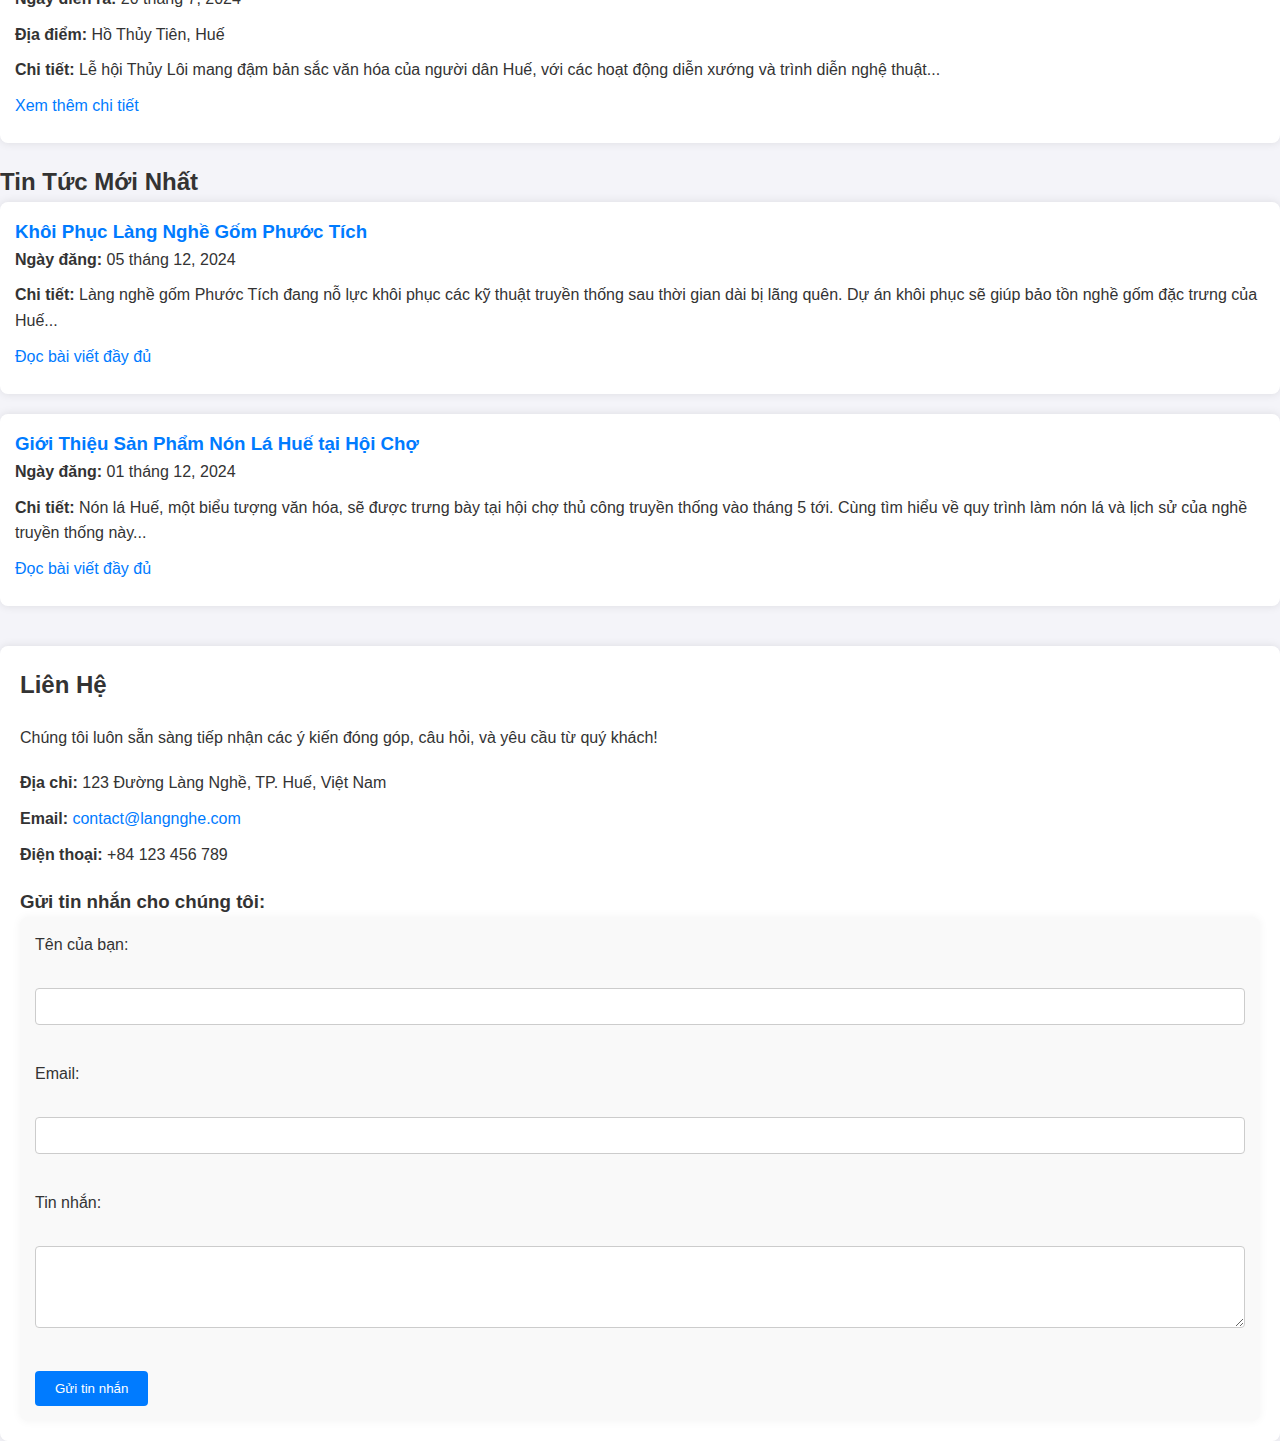
==== commit 8fb30734: "Update index.html" ====
--- a/index.html
+++ b/index.html
@@ -36,7 +36,7 @@
     <!-- Làng Nghề 1 -->
     <article class="village">
         <h3>Làng Gốm Phước Tích</h3>
-        <img src="images/gom-phuoc-tich.jpg" alt="Làng Gốm Phước Tích" class="village-img">
+        <img src="gom-phuoc-tich.JPG" alt="Làng Gốm Phước Tích" class="village-img">
         <p><strong>Địa chỉ:</strong> Phước Tích, Hương Thủy, Thừa Thiên Huế</p>
         <p>Làng gốm Phước Tích nổi tiếng với những sản phẩm gốm thủ công truyền thống, mang đậm dấu ấn văn hóa của người dân Huế. Các sản phẩm gốm ở đây rất đa dạng, từ đồ gia dụng đến đồ trang trí, đặc biệt là các sản phẩm gốm nâu và gốm men xanh.</p>
         <!-- Liên kết đến trang chi tiết -->
@@ -46,7 +46,7 @@
     <!-- Làng Nghề 2 -->
     <article class="village">
         <h3>Làng Nón Lá Bao La</h3>
-        <img src="images/non-la-bao-la.jpg" alt="Làng Nón Lá Bao La" class="village-img">
+        <img src="non-la-bao-la.PNG" alt="Làng Nón Lá Bao La" class="village-img">
         <p><strong>Địa chỉ:</strong> Bao La, Quảng Điền, Thừa Thiên Huế</p>
         <p>Làng nón lá Bao La nổi tiếng với nghề làm nón lá thủ công, được các nghệ nhân truyền lại qua nhiều thế hệ. Những chiếc nón lá ở đây được làm từ lá cọ, tạo ra những sản phẩm không chỉ đẹp mà còn bền chắc.</p>
         <!-- Liên kết đến trang chi tiết -->
@@ -56,7 +56,7 @@
     <!-- Làng Nghề 3 -->
     <article class="village">
         <h3>Làng Dệt Lụa Tân Lập</h3>
-        <img src="images/lua-tan-lap.jpg" alt="Làng Dệt Lụa Tân Lập" class="village-img">
+        <img src="lua-tan-lap.JPG" alt="Làng Dệt Lụa Tân Lập" class="village-img">
         <p><strong>Địa chỉ:</strong> Tân Lập, Quảng Điền, Thừa Thiên Huế</p>
         <p>Làng dệt lụa Tân Lập nổi tiếng với nghề dệt lụa tơ tằm truyền thống, một nghề thủ công tinh xảo có từ hàng trăm năm nay. Các sản phẩm lụa Tân Lập được biết đến với chất lượng vượt trội.</p>
         <!-- Liên kết đến trang chi tiết -->
--- a/style.css
+++ b/style.css
@@ -290,3 +290,15 @@
 form input[type="submit"]:hover {
     background-color: #0056b3;
 }
+/* Tạo kiểu cho các liên kết Tìm hiểu thêm */
+.village a {
+    color: #007bff;
+    text-decoration: none;
+    font-weight: bold;
+    transition: color 0.3s ease;
+}
+
+.village a:hover {
+    text-decoration: underline;
+    color: #0056b3;
+}
--- a/style.css
+++ b/style.css
@@ -290,3 +290,15 @@
 form input[type="submit"]:hover {
     background-color: #0056b3;
 }
+/* Tạo kiểu cho các liên kết Tìm hiểu thêm */
+.village a {
+    color: #007bff;
+    text-decoration: none;
+    font-weight: bold;
+    transition: color 0.3s ease;
+}
+
+.village a:hover {
+    text-decoration: underline;
+    color: #0056b3;
+}
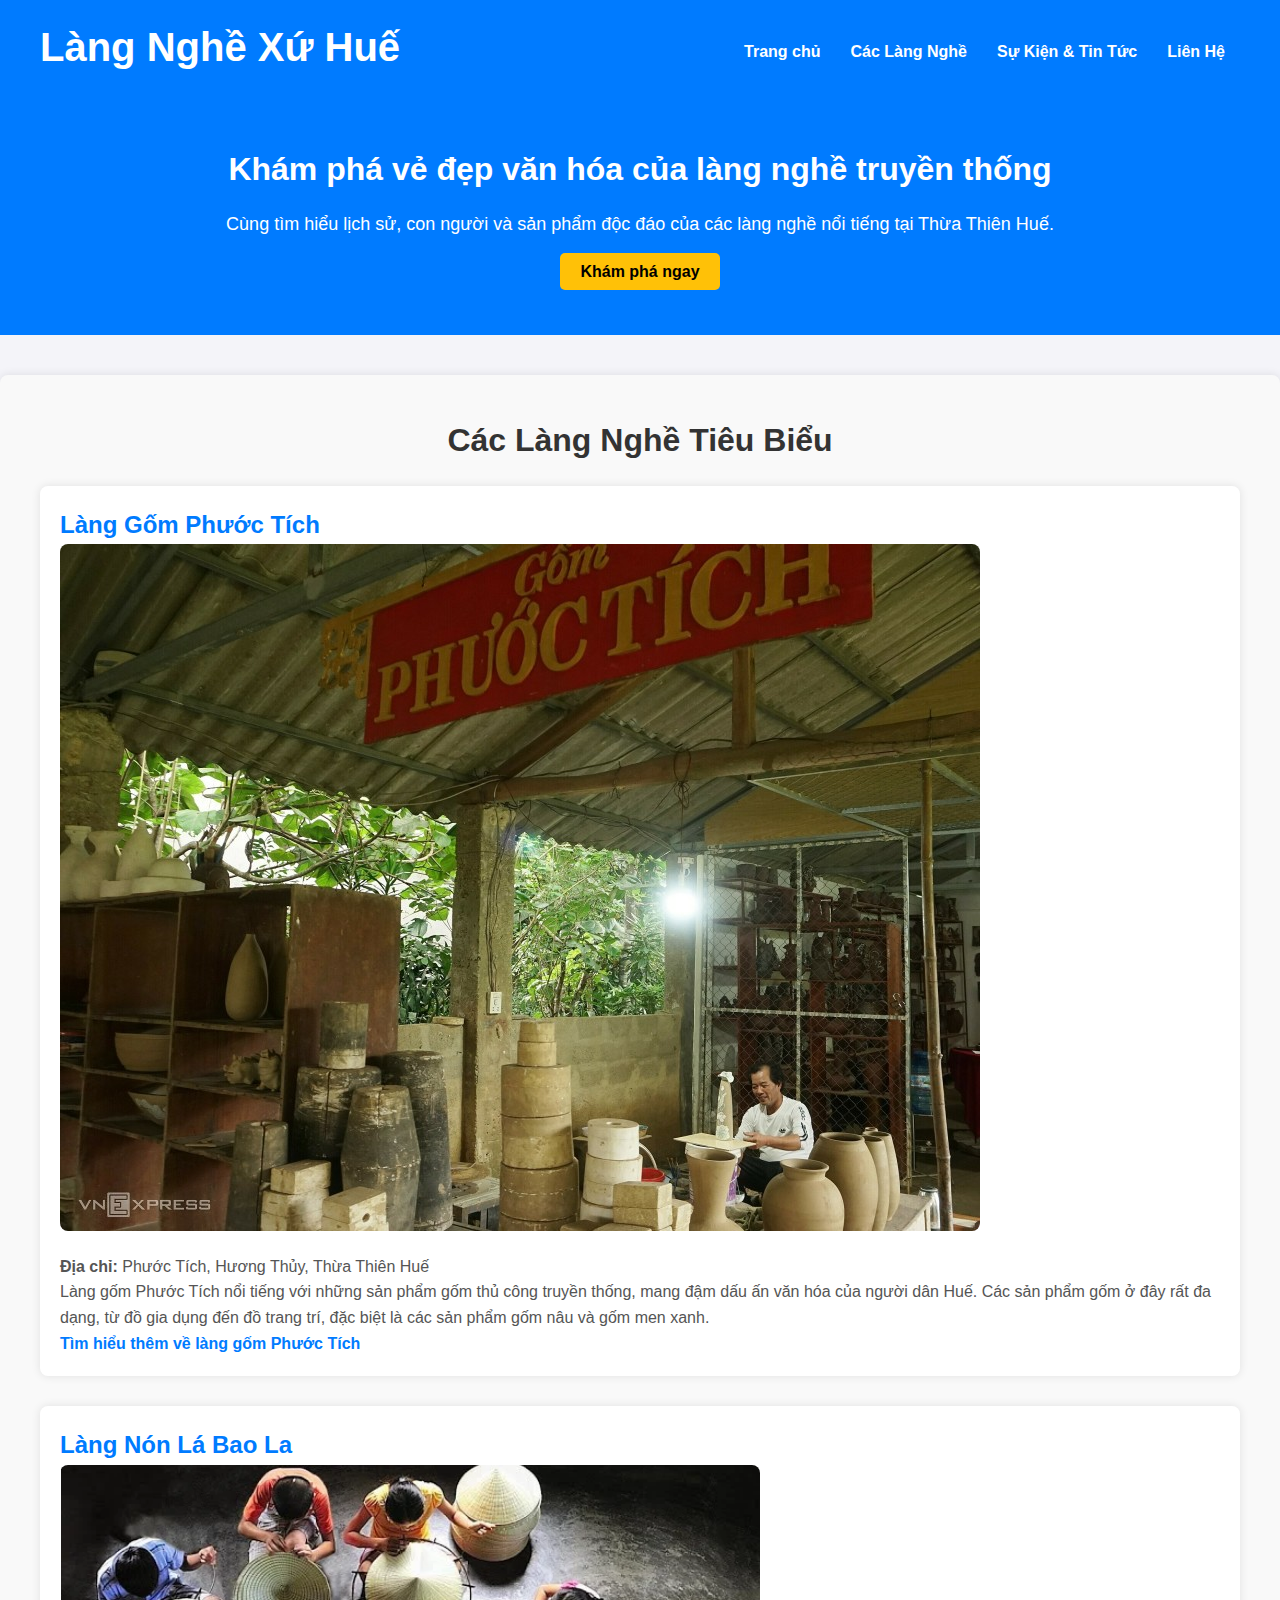
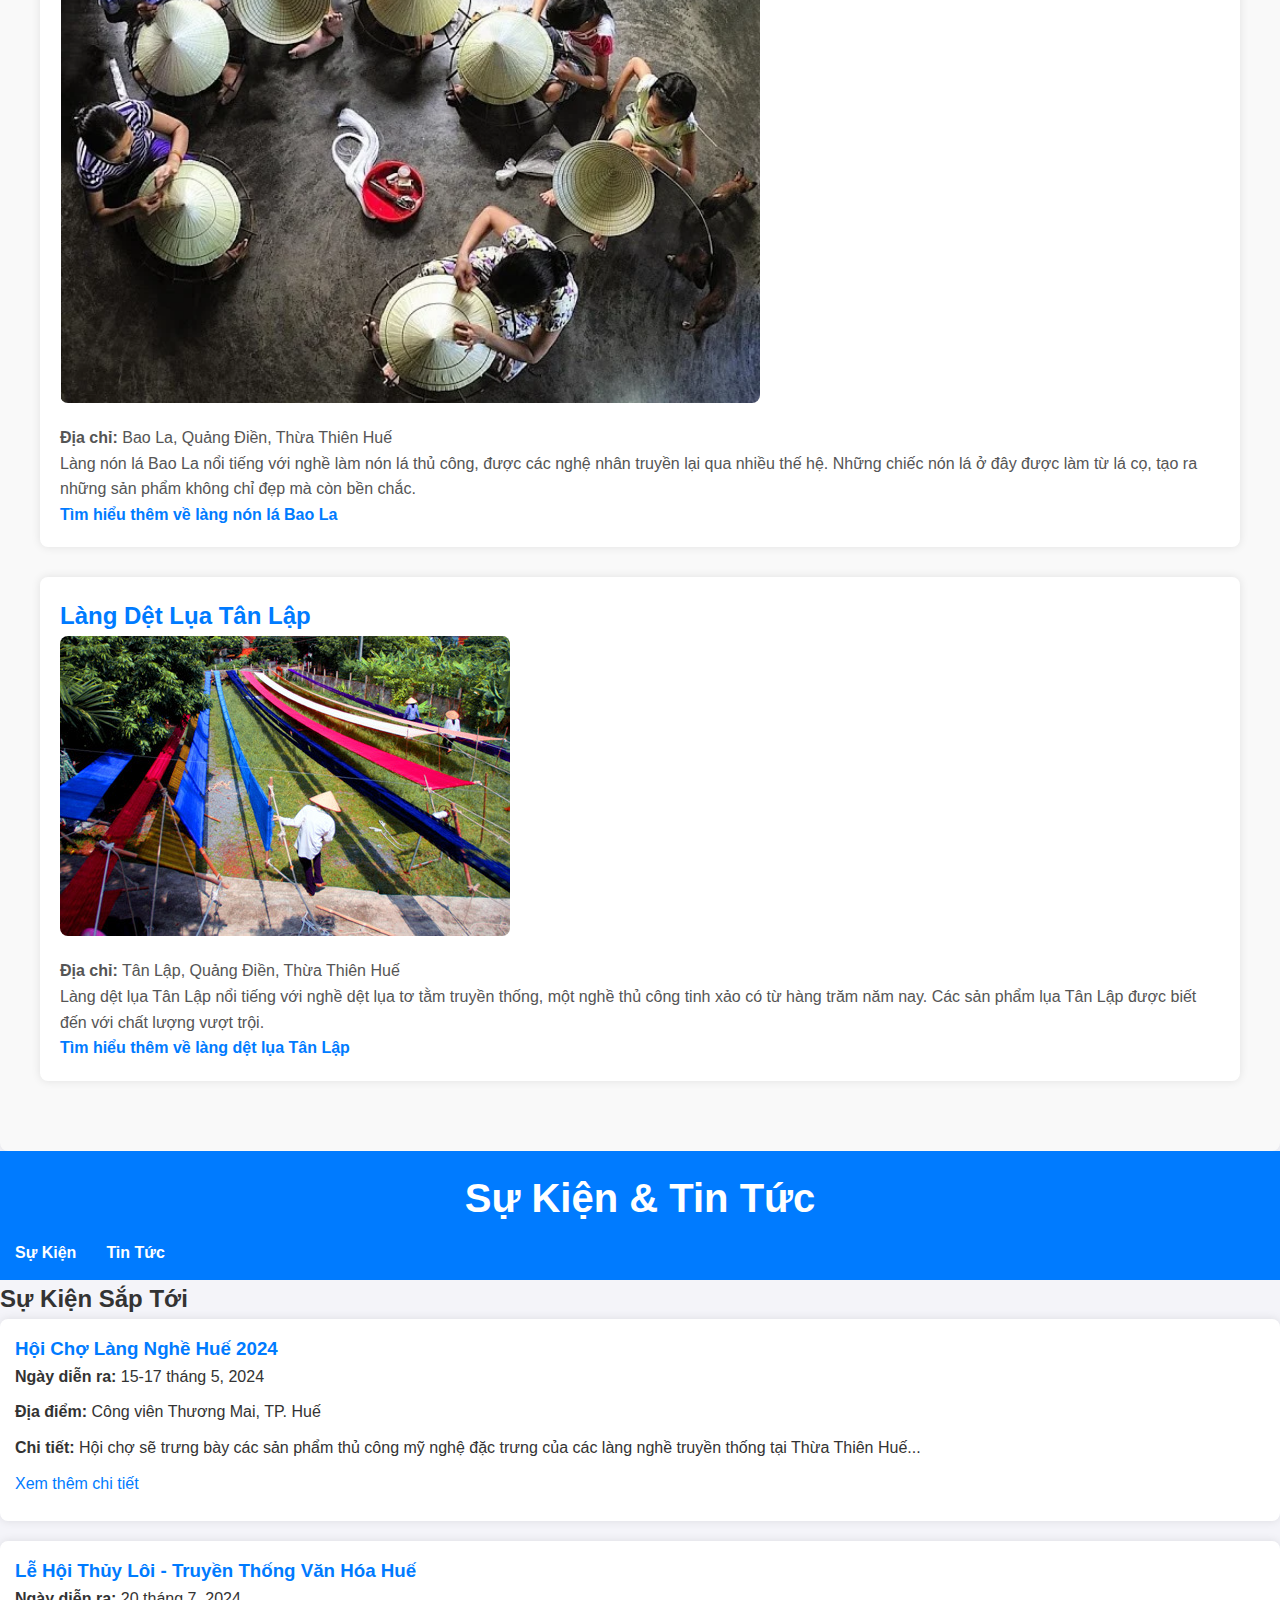
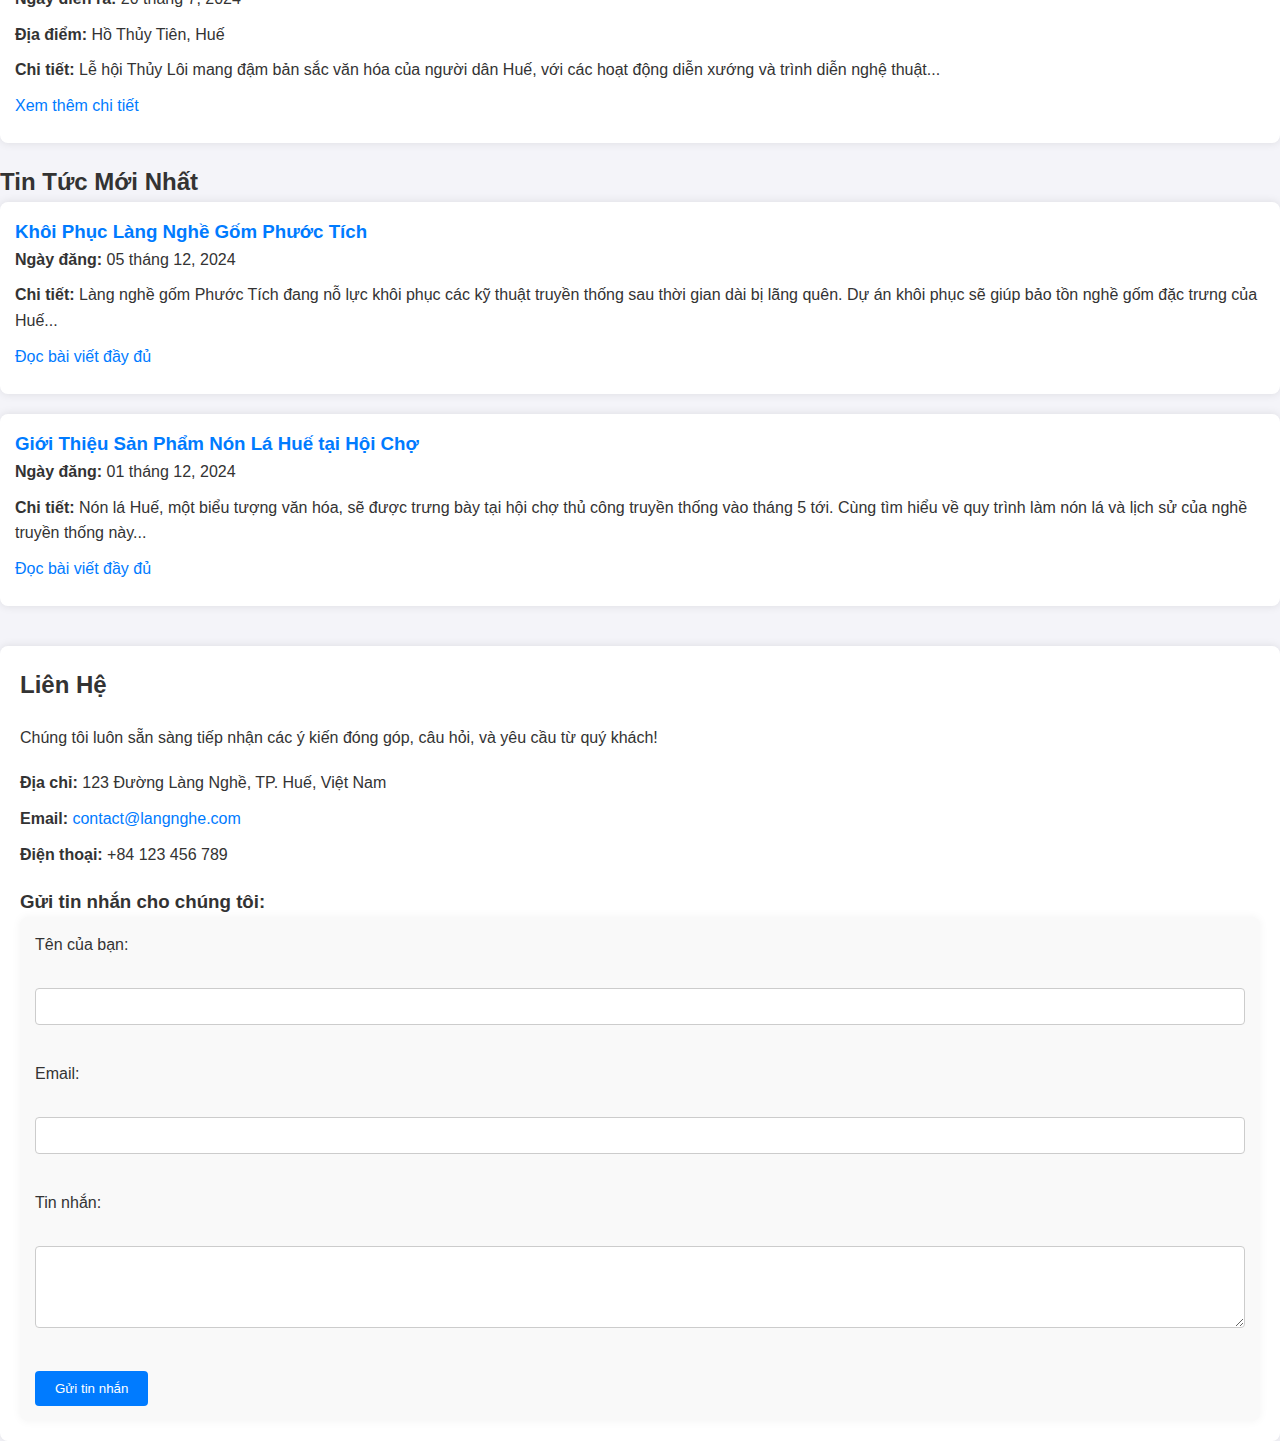
==== commit f92bdfa7: "Update index.html" ====
--- a/index.html
+++ b/index.html
@@ -31,7 +31,7 @@
   
   <!-- Mục Làng Nghề Tiêu Biểu -->
 <section id="highlighted-villages">
-    <h2>3 Làng Nghề Tiêu Biểu</h2>
+    <h2>Các Làng Nghề Tiêu Biểu</h2>
 
     <!-- Làng Nghề 1 -->
     <article class="village">
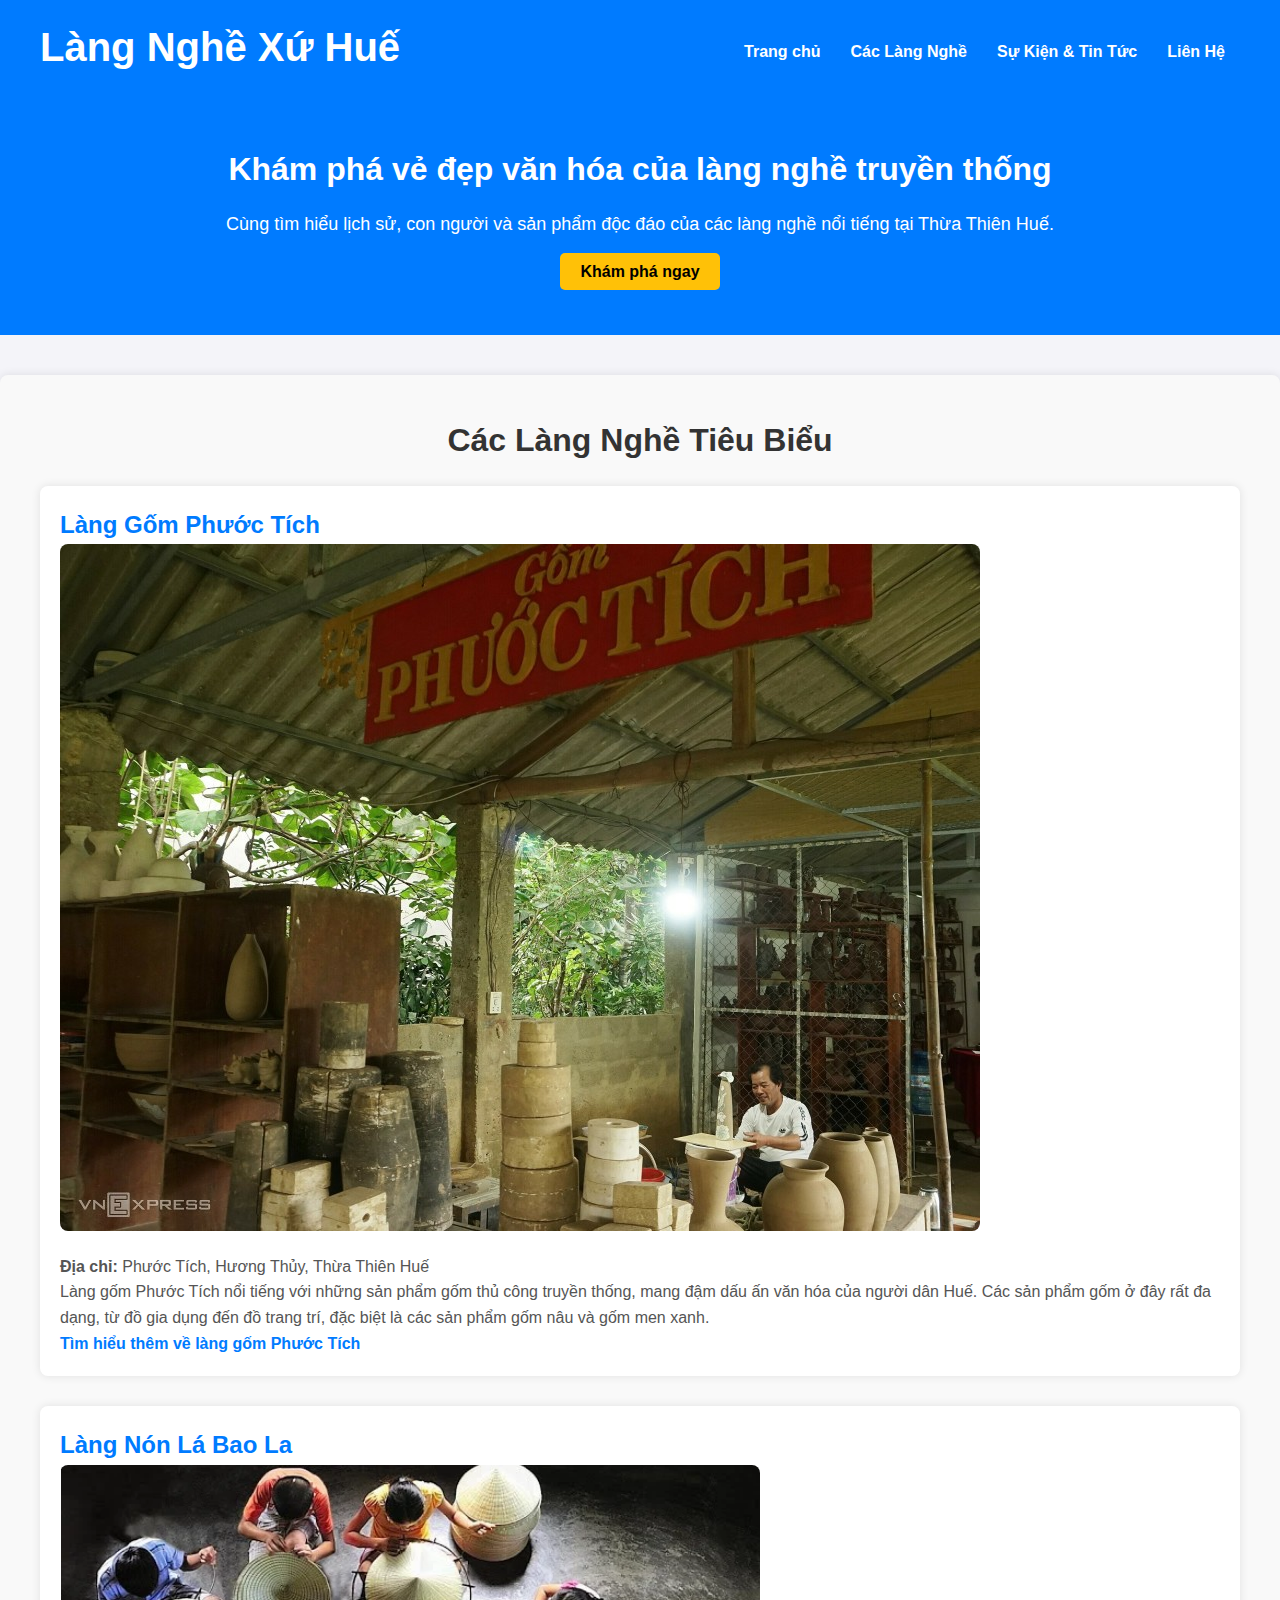
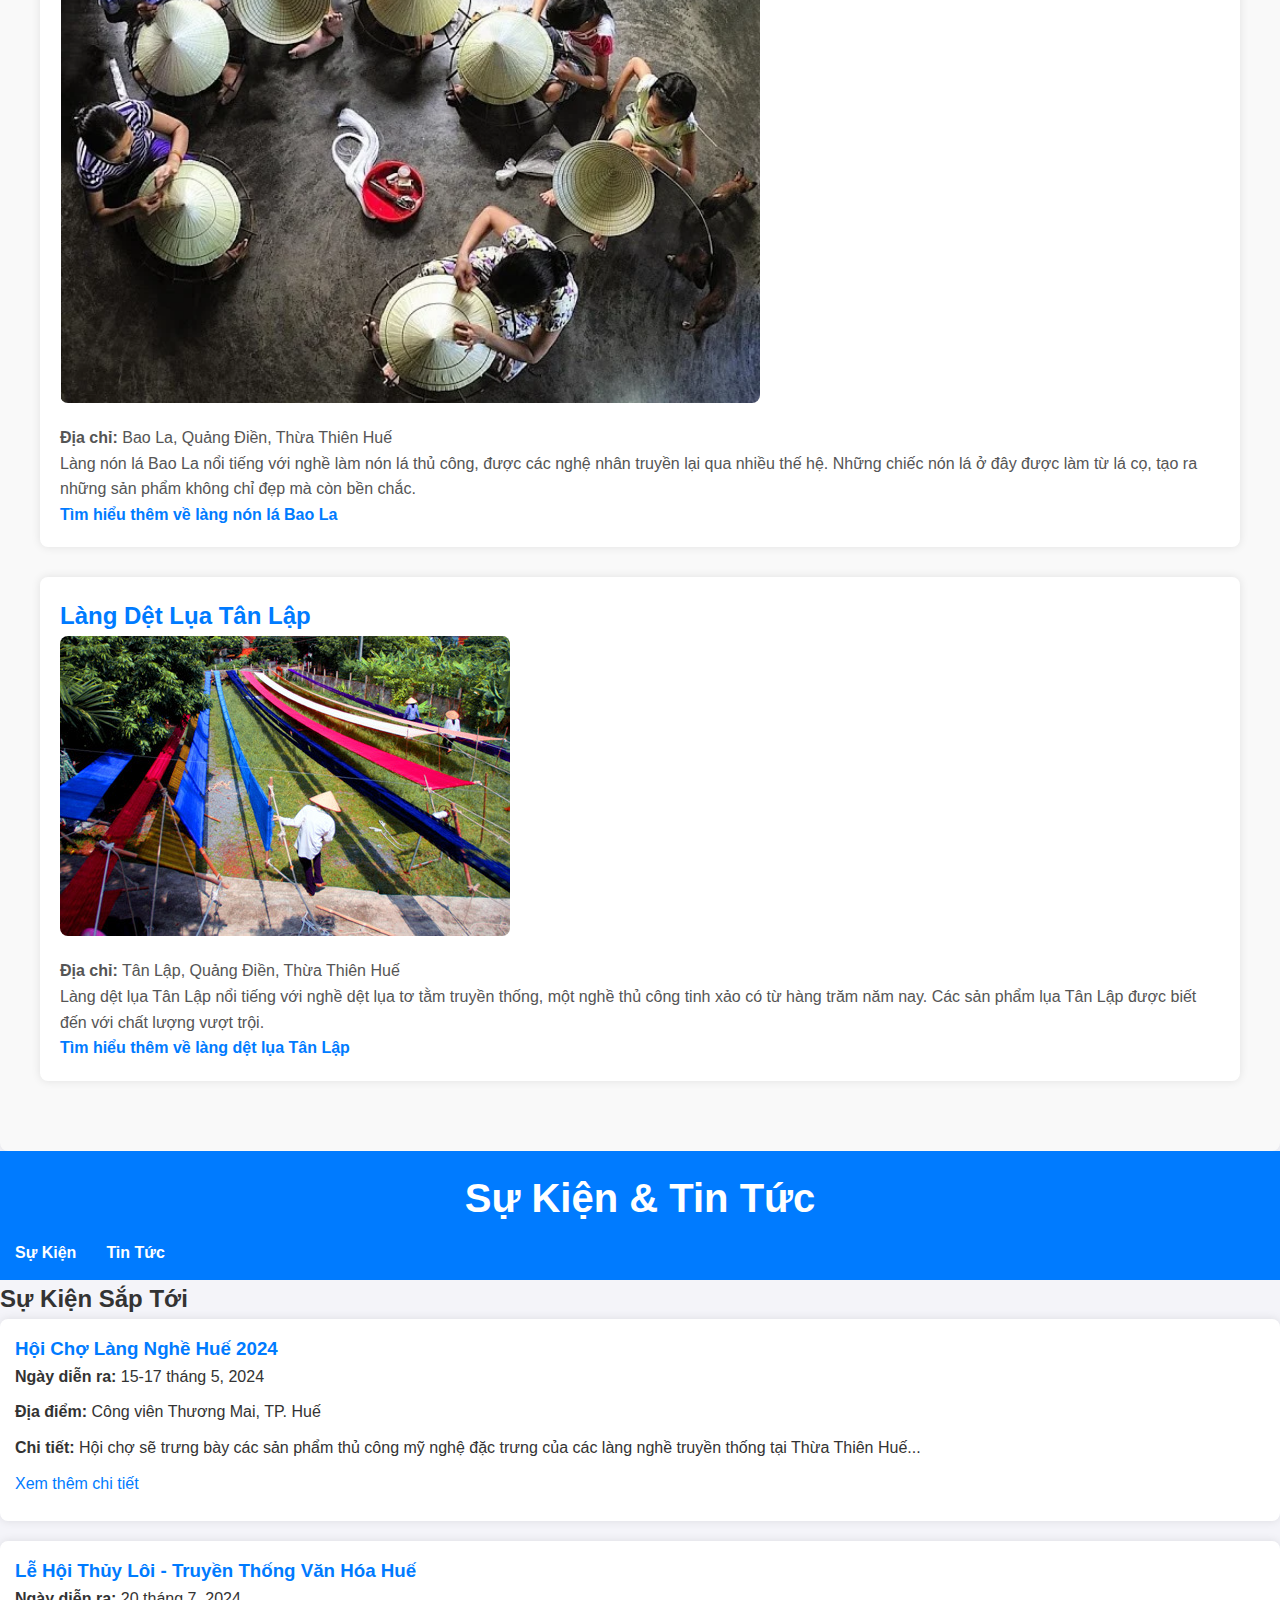
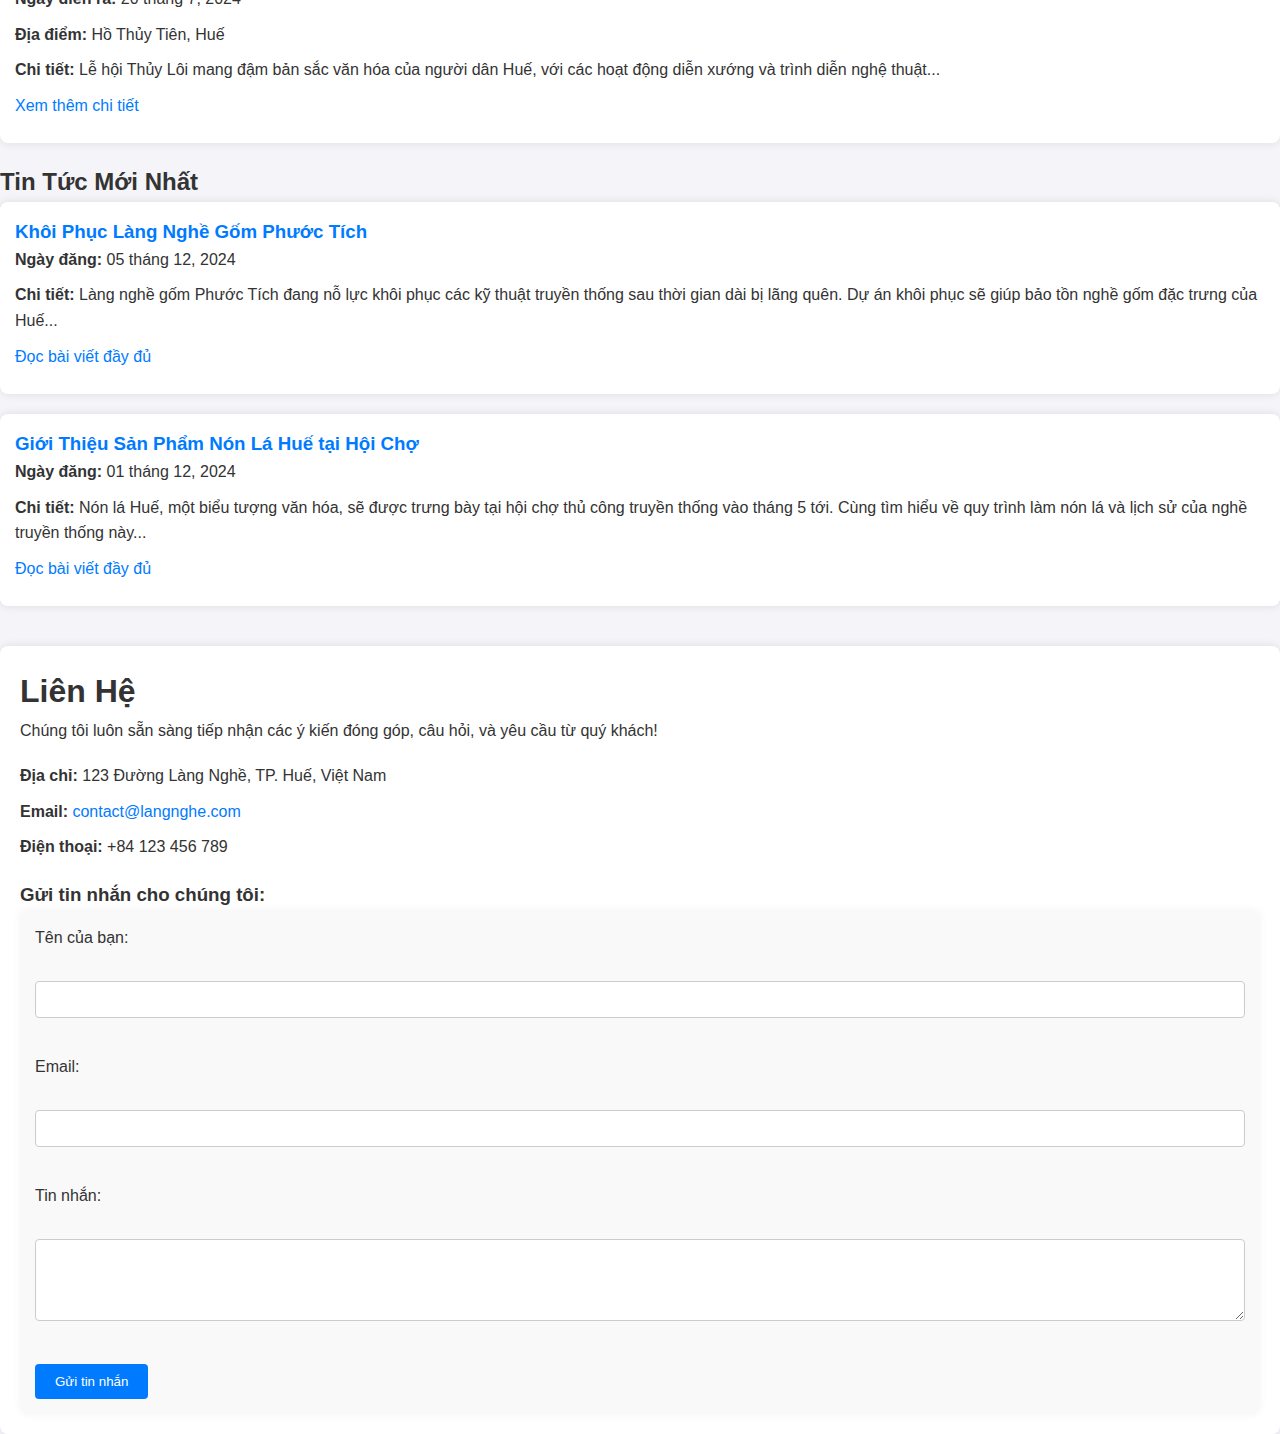
==== commit 33fbf0f0: "Update index.html" ====
--- a/index.html
+++ b/index.html
@@ -128,7 +128,7 @@
 
     <!-- Mục Liên Hệ -->
 <section id="contact">
-    <h2>Liên Hệ</h2>
+    <h1>Liên Hệ</h1>
     <p>Chúng tôi luôn sẵn sàng tiếp nhận các ý kiến đóng góp, câu hỏi, và yêu cầu từ quý khách!</p>
     
     <!-- Thông tin liên hệ -->
